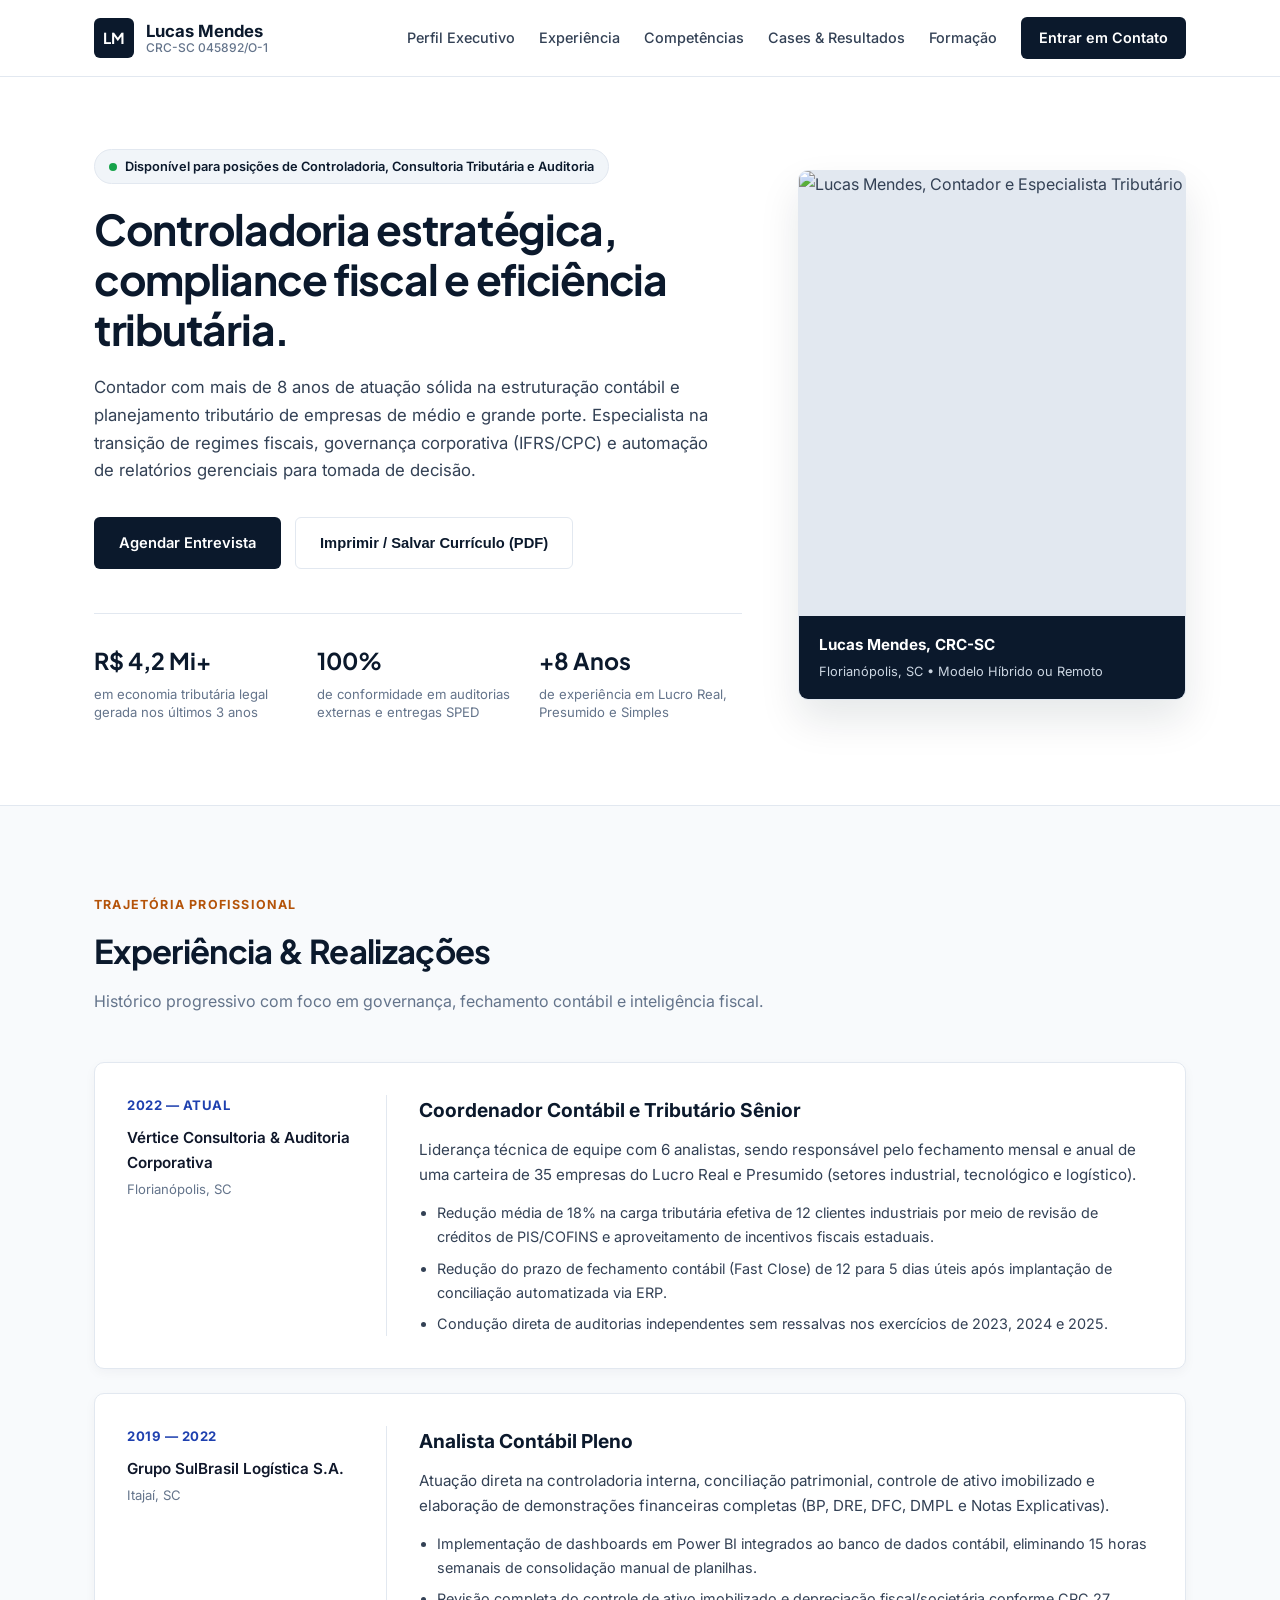
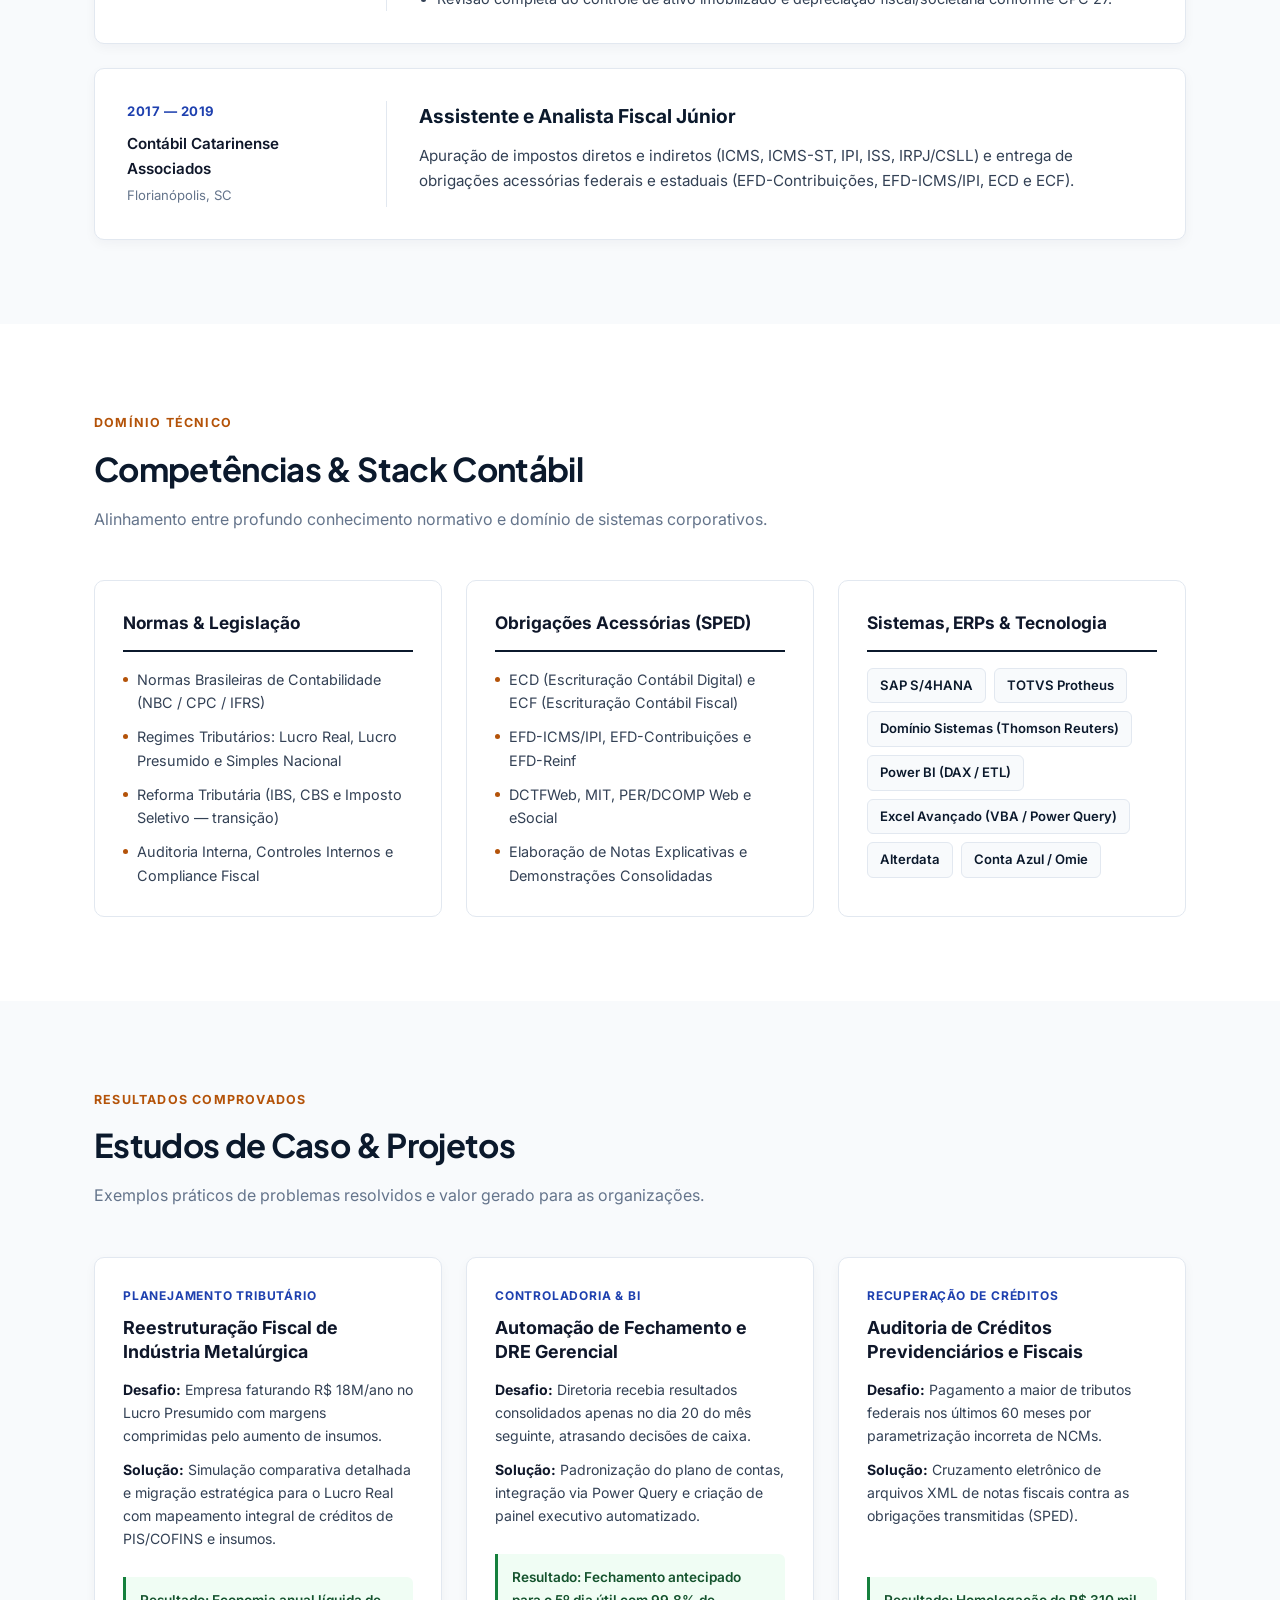
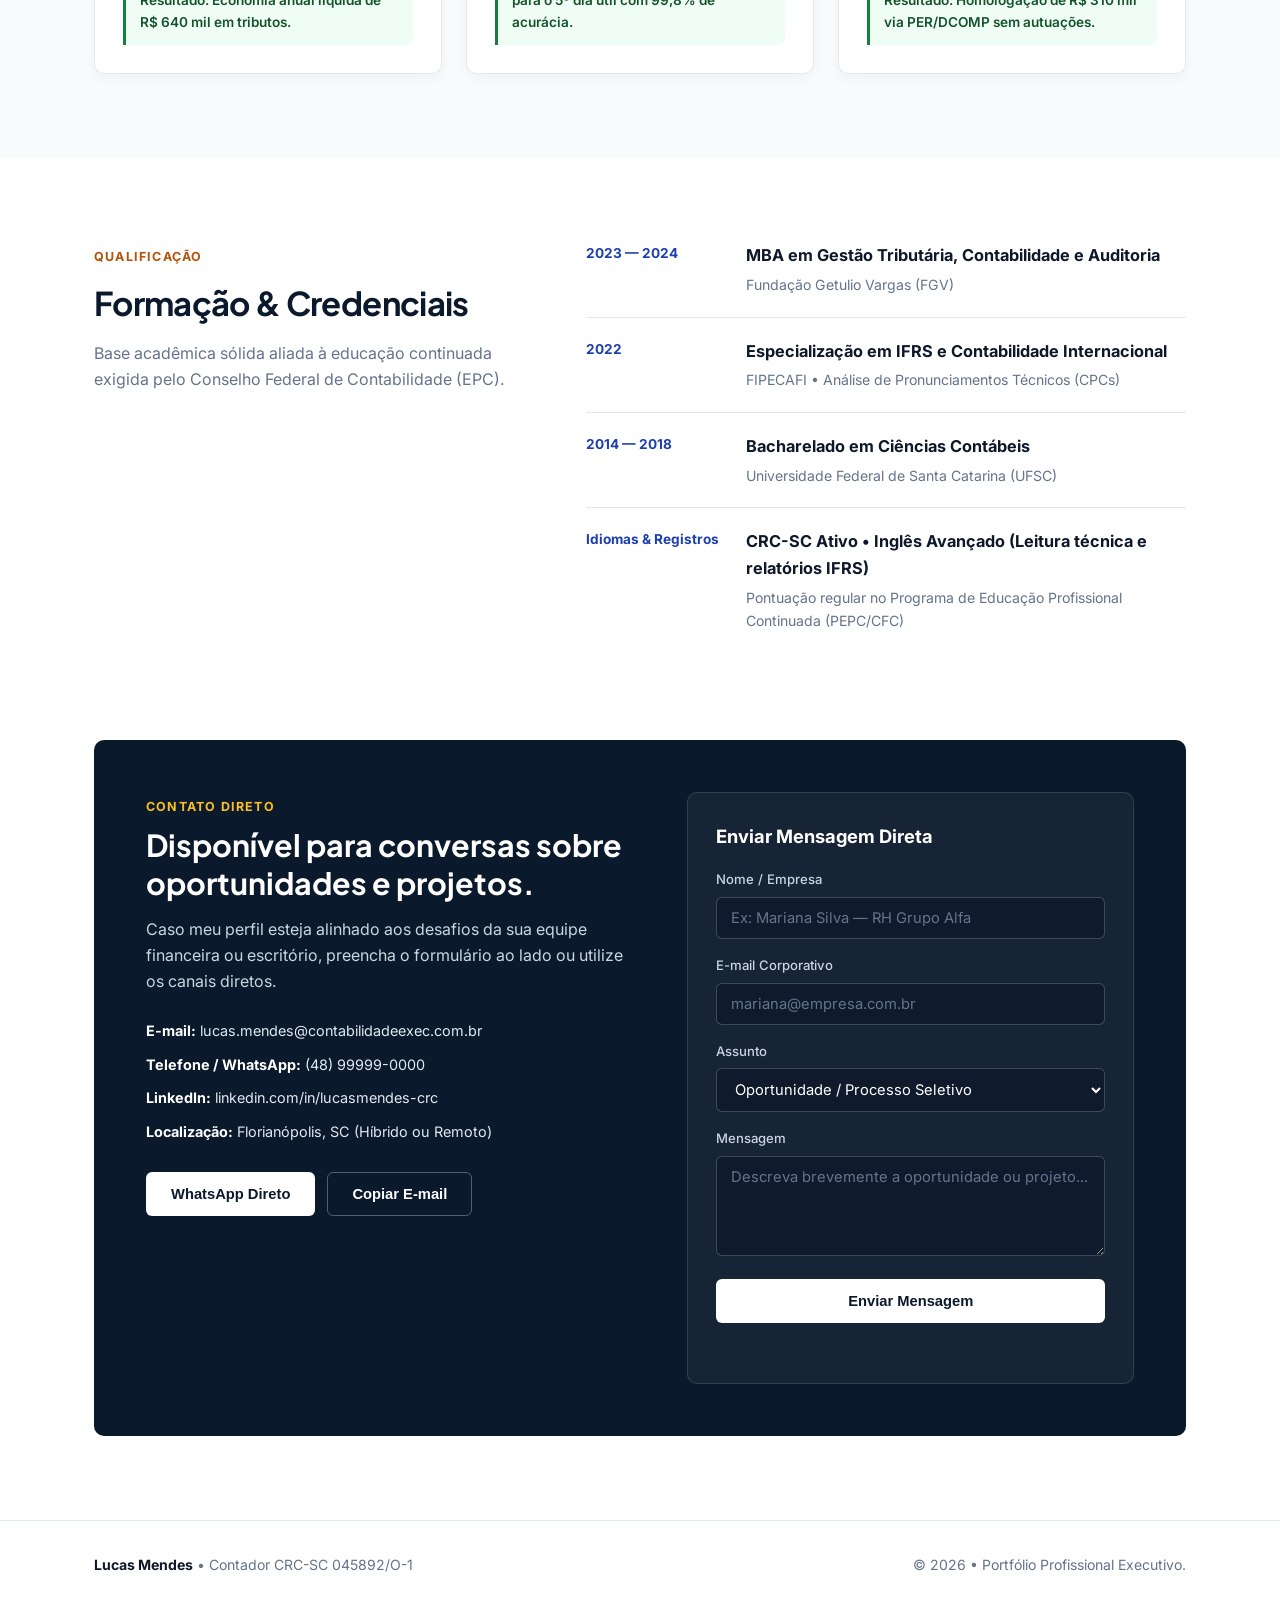
==== index.html @ 4ae05c98 "Primeiro commit: portfólio profissional" ====
<!DOCTYPE html>
<html lang="pt-BR">
<head>
  <meta charset="UTF-8">
  <meta name="viewport" content="width=device-width, initial-scale=1.0">
  <meta name="description" content="Portfólio Executivo de Lucas Mendes — Contador, Especialista em Planejamento Tributário, Auditoria e Controladoria.">
  
  <!-- FAVICON SVG PRÓPRIO (EVITA CACHE DE OUTROS PROJETOS) -->
  <link rel="icon" href="data:image/svg+xml,<svg xmlns='http://www.w3.org/2000/svg' viewBox='0 0 100 100'><rect width='100' height='100' rx='18' fill='%230b192c'/><text x='50' y='66' font-family='sans-serif' font-weight='bold' font-size='44' fill='white' text-anchor='middle'>LM</text></svg>">

  <!-- META TAGS OPEN GRAPH (OTIMIZAÇÃO PARA REDES SOCIAIS / LINKEDIN / WHATSAPP) -->
  <meta property="og:type" content="profile">
  <meta property="og:title" content="Lucas Mendes | Contador & Especialista Tributário (CRC-SC)">
  <meta property="og:description" content="Controladoria estratégica, compliance fiscal e eficiência tributária. Mais de 8 anos de experiência em Lucro Real, Presumido e Auditoria.">
  <meta property="og:image" content="https://images.unsplash.com/photo-1560250097-0b93528c311a?auto=format&fit=crop&w=1200&q=80">
  <meta property="og:locale" content="pt_BR">
  <meta name="twitter:card" content="summary_large_image">
  <meta name="twitter:title" content="Lucas Mendes | Contador & Especialista Tributário">
  <meta name="twitter:description" content="Controladoria estratégica, compliance fiscal e eficiência tributária.">
  <meta name="twitter:image" content="https://images.unsplash.com/photo-1560250097-0b93528c311a?auto=format&fit=crop&w=1200&q=80">

  <title>Lucas Mendes | Contador & Especialista Tributário</title>
  <link rel="preconnect" href="https://fonts.googleapis.com">
  <link rel="preconnect" href="https://fonts.gstatic.com" crossorigin>
  <link href="https://fonts.googleapis.com/css2?family=Inter:wght@300;400;500;600;700&family=Plus+Jakarta+Sans:wght@600;700;800&display=swap" rel="stylesheet">
  <link rel="stylesheet" href="style.css">
  <script src="script.js" defer></script>
</head>
<body>

  <header class="header">
    <div class="container header-inner">
      <a href="#" class="brand">
        <span class="brand-monogram">LM</span>
        <div class="brand-text">
          <strong>Lucas Mendes</strong>
          <span>CRC-SC 045892/O-1</span>
        </div>
      </a>

      <nav class="nav" id="navMenu" aria-label="Navegação principal">
        <a href="#resumo">Perfil Executivo</a>
        <a href="#experiencia">Experiência</a>
        <a href="#competencias">Competências</a>
        <a href="#cases">Cases & Resultados</a>
        <a href="#formacao">Formação</a>
        <a href="#contato" class="nav-cta">Entrar em Contato</a>
      </nav>

      <button type="button" class="menu-toggle" id="menuToggle" aria-label="Abrir menu" aria-expanded="false">
        <span></span><span></span><span></span>
      </button>
    </div>
  </header>

  <main>
    <section class="hero" id="resumo">
      <div class="container hero-grid">
        <div class="hero-content">
          <div class="status-pill">
            <span class="status-dot"></span> Disponível para posições de Controladoria, Consultoria Tributária e Auditoria
          </div>

          <h1>Controladoria estratégica, compliance fiscal e eficiência tributária.</h1>

          <p class="hero-lead">
            Contador com mais de 8 anos de atuação sólida na estruturação contábil e planejamento tributário de empresas de médio e grande porte. Especialista na transição de regimes fiscais, governança corporativa (IFRS/CPC) e automação de relatórios gerenciais para tomada de decisão.
          </p>

          <div class="hero-actions">
            <a href="#contato" class="btn btn-primary">Agendar Entrevista</a>
            <button type="button" id="printCvBtn" class="btn btn-secondary">Imprimir / Salvar Currículo (PDF)</button>
          </div>

          <div class="kpi-grid">
            <div class="kpi-card">
              <strong>R$ 4,2 Mi+</strong>
              <span>em economia tributária legal gerada nos últimos 3 anos</span>
            </div>
            <div class="kpi-card">
              <strong>100%</strong>
              <span>de conformidade em auditorias externas e entregas SPED</span>
            </div>
            <div class="kpi-card">
              <strong>+8 Anos</strong>
              <span>de experiência em Lucro Real, Presumido e Simples</span>
            </div>
          </div>
        </div>

        <div class="hero-profile">
          <div class="profile-frame">
            <img src="https://images.unsplash.com/photo-1560250097-0b93528c311a?auto=format&fit=crop&w=800&q=80" alt="Lucas Mendes, Contador e Especialista Tributário">
            <div class="profile-badge">
              <strong>Lucas Mendes, CRC-SC</strong>
              <span>Florianópolis, SC • Modelo Híbrido ou Remoto</span>
            </div>
          </div>
        </div>
      </div>
    </section>

    <section class="section bg-subtle" id="experiencia">
      <div class="container">
        <div class="section-head">
          <span class="eyebrow">Trajetória Profissional</span>
          <h2>Experiência & Realizações</h2>
          <p>Histórico progressivo com foco em governança, fechamento contábil e inteligência fiscal.</p>
        </div>

        <div class="experience-list">
          <article class="exp-card">
            <div class="exp-meta">
              <span class="exp-period">2022 — Atual</span>
              <span class="exp-company">Vértice Consultoria & Auditoria Corporativa</span>
              <span class="exp-location">Florianópolis, SC</span>
            </div>
            <div class="exp-details">
              <h3>Coordenador Contábil e Tributário Sênior</h3>
              <p>Liderança técnica de equipe com 6 analistas, sendo responsável pelo fechamento mensal e anual de uma carteira de 35 empresas do Lucro Real e Presumido (setores industrial, tecnológico e logístico).</p>
              <ul class="achievement-list">
                <li>Redução média de 18% na carga tributária efetiva de 12 clientes industriais por meio de revisão de créditos de PIS/COFINS e aproveitamento de incentivos fiscais estaduais.</li>
                <li>Redução do prazo de fechamento contábil (Fast Close) de 12 para 5 dias úteis após implantação de conciliação automatizada via ERP.</li>
                <li>Condução direta de auditorias independentes sem ressalvas nos exercícios de 2023, 2024 e 2025.</li>
              </ul>
            </div>
          </article>

          <article class="exp-card">
            <div class="exp-meta">
              <span class="exp-period">2019 — 2022</span>
              <span class="exp-company">Grupo SulBrasil Logística S.A.</span>
              <span class="exp-location">Itajaí, SC</span>
            </div>
            <div class="exp-details">
              <h3>Analista Contábil Pleno</h3>
              <p>Atuação direta na controladoria interna, conciliação patrimonial, controle de ativo imobilizado e elaboração de demonstrações financeiras completas (BP, DRE, DFC, DMPL e Notas Explicativas).</p>
              <ul class="achievement-list">
                <li>Implementação de dashboards em Power BI integrados ao banco de dados contábil, eliminando 15 horas semanais de consolidação manual de planilhas.</li>
                <li>Revisão completa do controle de ativo imobilizado e depreciação fiscal/societária conforme CPC 27.</li>
              </ul>
            </div>
          </article>

          <article class="exp-card">
            <div class="exp-meta">
              <span class="exp-period">2017 — 2019</span>
              <span class="exp-company">Contábil Catarinense Associados</span>
              <span class="exp-location">Florianópolis, SC</span>
            </div>
            <div class="exp-details">
              <h3>Assistente e Analista Fiscal Júnior</h3>
              <p>Apuração de impostos diretos e indiretos (ICMS, ICMS-ST, IPI, ISS, IRPJ/CSLL) e entrega de obrigações acessórias federais e estaduais (EFD-Contribuições, EFD-ICMS/IPI, ECD e ECF).</p>
            </div>
          </article>
        </div>
      </div>
    </section>

    <section class="section" id="competencias">
      <div class="container">
        <div class="section-head">
          <span class="eyebrow">Domínio Técnico</span>
          <h2>Competências & Stack Contábil</h2>
          <p>Alinhamento entre profundo conhecimento normativo e domínio de sistemas corporativos.</p>
        </div>

        <div class="skills-grid">
          <div class="skill-box">
            <h3>Normas & Legislação</h3>
            <ul>
              <li>Normas Brasileiras de Contabilidade (NBC / CPC / IFRS)</li>
              <li>Regimes Tributários: Lucro Real, Lucro Presumido e Simples Nacional</li>
              <li>Reforma Tributária (IBS, CBS e Imposto Seletivo — transição)</li>
              <li>Auditoria Interna, Controles Internos e Compliance Fiscal</li>
            </ul>
          </div>

          <div class="skill-box">
            <h3>Obrigações Acessórias (SPED)</h3>
            <ul>
              <li>ECD (Escrituração Contábil Digital) e ECF (Escrituração Contábil Fiscal)</li>
              <li>EFD-ICMS/IPI, EFD-Contribuições e EFD-Reinf</li>
              <li>DCTFWeb, MIT, PER/DCOMP Web e eSocial</li>
              <li>Elaboração de Notas Explicativas e Demonstrações Consolidadas</li>
            </ul>
          </div>

          <div class="skill-box">
            <h3>Sistemas, ERPs & Tecnologia</h3>
            <div class="tag-cloud">
              <span class="tech-tag">SAP S/4HANA</span>
              <span class="tech-tag">TOTVS Protheus</span>
              <span class="tech-tag">Domínio Sistemas (Thomson Reuters)</span>
              <span class="tech-tag">Power BI (DAX / ETL)</span>
              <span class="tech-tag">Excel Avançado (VBA / Power Query)</span>
              <span class="tech-tag">Alterdata</span>
              <span class="tech-tag">Conta Azul / Omie</span>
            </div>
          </div>
        </div>
      </div>
    </section>

    <section class="section bg-subtle" id="cases">
      <div class="container">
        <div class="section-head">
          <span class="eyebrow">Resultados Comprovados</span>
          <h2>Estudos de Caso & Projetos</h2>
          <p>Exemplos práticos de problemas resolvidos e valor gerado para as organizações.</p>
        </div>

        <div class="cases-grid">
          <article class="case-card">
            <div>
              <span class="case-category">Planejamento Tributário</span>
              <h3>Reestruturação Fiscal de Indústria Metalúrgica</h3>
              <p><strong>Desafio:</strong> Empresa faturando R$ 18M/ano no Lucro Presumido com margens comprimidas pelo aumento de insumos.</p>
              <p><strong>Solução:</strong> Simulação comparativa detalhada e migração estratégica para o Lucro Real com mapeamento integral de créditos de PIS/COFINS e insumos.</p>
            </div>
            <div class="case-result">Resultado: Economia anual líquida de R$ 640 mil em tributos.</div>
          </article>

          <article class="case-card">
            <div>
              <span class="case-category">Controladoria & BI</span>
              <h3>Automação de Fechamento e DRE Gerencial</h3>
              <p><strong>Desafio:</strong> Diretoria recebia resultados consolidados apenas no dia 20 do mês seguinte, atrasando decisões de caixa.</p>
              <p><strong>Solução:</strong> Padronização do plano de contas, integração via Power Query e criação de painel executivo automatizado.</p>
            </div>
            <div class="case-result">Resultado: Fechamento antecipado para o 5º dia útil com 99,8% de acurácia.</div>
          </article>

          <article class="case-card">
            <div>
              <span class="case-category">Recuperação de Créditos</span>
              <h3>Auditoria de Créditos Previdenciários e Fiscais</h3>
              <p><strong>Desafio:</strong> Pagamento a maior de tributos federais nos últimos 60 meses por parametrização incorreta de NCMs.</p>
              <p><strong>Solução:</strong> Cruzamento eletrônico de arquivos XML de notas fiscais contra as obrigações transmitidas (SPED).</p>
            </div>
            <div class="case-result">Resultado: Homologação de R$ 310 mil via PER/DCOMP sem autuações.</div>
          </article>
        </div>
      </div>
    </section>

    <section class="section" id="formacao">
      <div class="container edu-grid">
        <div>
          <span class="eyebrow">Qualificação</span>
          <h2>Formação & Credenciais</h2>
          <p class="edu-intro">Base acadêmica sólida aliada à educação continuada exigida pelo Conselho Federal de Contabilidade (EPC).</p>
        </div>

        <div class="edu-list">
          <div class="edu-item">
            <span class="edu-year">2023 — 2024</span>
            <div>
              <h3>MBA em Gestão Tributária, Contabilidade e Auditoria</h3>
              <p>Fundação Getulio Vargas (FGV)</p>
            </div>
          </div>

          <div class="edu-item">
            <span class="edu-year">2022</span>
            <div>
              <h3>Especialização em IFRS e Contabilidade Internacional</h3>
              <p>FIPECAFI • Análise de Pronunciamentos Técnicos (CPCs)</p>
            </div>
          </div>

          <div class="edu-item">
            <span class="edu-year">2014 — 2018</span>
            <div>
              <h3>Bacharelado em Ciências Contábeis</h3>
              <p>Universidade Federal de Santa Catarina (UFSC)</p>
            </div>
          </div>

          <div class="edu-item">
            <span class="edu-year">Idiomas & Registros</span>
            <div>
              <h3>CRC-SC Ativo • Inglês Avançado (Leitura técnica e relatórios IFRS)</h3>
              <p>Pontuação regular no Programa de Educação Profissional Continuada (PEPC/CFC)</p>
            </div>
          </div>
        </div>
      </div>
    </section>

    <section class="section contact-wrapper" id="contato">
      <div class="container">
        <div class="contact-panel">
          <div class="contact-info">
            <span class="eyebrow light">Contato Direto</span>
            <h2>Disponível para conversas sobre oportunidades e projetos.</h2>
            <p>Caso meu perfil esteja alinhado aos desafios da sua equipe financeira ou escritório, preencha o formulário ao lado ou utilize os canais diretos.</p>

            <ul class="contact-channels">
              <li><strong>E-mail:</strong> lucas.mendes@contabilidadeexec.com.br</li>
              <li><strong>Telefone / WhatsApp:</strong> (48) 99999-0000</li>
              <li><strong>LinkedIn:</strong> linkedin.com/in/lucasmendes-crc</li>
              <li><strong>Localização:</strong> Florianópolis, SC (Híbrido ou Remoto)</li>
            </ul>

            <div class="quick-actions">
              <button type="button" id="whatsappBtn" class="btn btn-accent">WhatsApp Direto</button>
              <button type="button" id="copyEmailBtn" class="btn btn-outline-light">Copiar E-mail</button>
            </div>
            <span class="copy-feedback" id="copyFeedback" role="status" aria-live="polite"></span>
          </div>

          <div class="contact-form-card">
            <h3>Enviar Mensagem Direta</h3>
            <form id="recruiterForm">
              <div class="form-group">
                <label for="senderName">Nome / Empresa</label>
                <input type="text" id="senderName" name="name" class="form-control" placeholder="Ex: Mariana Silva — RH Grupo Alfa" required>
              </div>
              <div class="form-group">
                <label for="senderEmail">E-mail Corporativo</label>
                <input type="email" id="senderEmail" name="email" class="form-control" placeholder="mariana@empresa.com.br" required>
              </div>
              <div class="form-group">
                <label for="senderSubject">Assunto</label>
                <select id="senderSubject" name="subject" class="form-control">
                  <option value="Oportunidade / Processo Seletivo">Oportunidade / Processo Seletivo</option>
                  <option value="Consultoria Tributária / Projeto">Consultoria Tributária / Projeto</option>
                  <option value="Networking / Outros">Networking / Outros</option>
                </select>
              </div>
              <div class="form-group">
                <label for="senderMessage">Mensagem</label>
                <textarea id="senderMessage" name="message" class="form-control" placeholder="Descreva brevemente a oportunidade ou projeto..." required></textarea>
              </div>
              <button type="submit" class="btn btn-accent full-width" id="submitFormBtn">Enviar Mensagem</button>
              <div class="form-status" id="formStatus" role="status" aria-live="polite"></div>
            </form>
          </div>
        </div>
      </div>
    </section>
  </main>

  <footer class="footer">
    <div class="container footer-inner">
      <div>
        <strong>Lucas Mendes</strong> • Contador CRC-SC 045892/O-1
      </div>
      <p>© <span id="year">2026</span> • Portfólio Profissional Executivo.</p>
    </div>
  </footer>

</body>
</html>
---- style.css ----
:root {
  --bg-page: #ffffff;
  --bg-subtle: #f8fafc;
  --navy-dark: #0b192c;
  --navy-primary: #132a4a;
  --navy-accent: #1e40af;
  --gold-accent: #b45309;
  --text-strong: #0f172a;
  --text-body: #334155;
  --text-muted: #64748b;
  --border-light: #e2e8f0;
  --radius-sm: 6px;
  --radius-md: 10px;
  --shadow-sm: 0 4px 12px rgba(15, 23, 42, 0.04);
  --shadow-lg: 0 20px 40px rgba(11, 25, 44, 0.10);
}

* {
  margin: 0;
  padding: 0;
  box-sizing: border-box;
}

html {
  scroll-behavior: smooth;
}

body {
  font-family: 'Inter', -apple-system, BlinkMacSystemFont, sans-serif;
  color: var(--text-body);
  background-color: var(--bg-page);
  line-height: 1.65;
  -webkit-font-smoothing: antialiased;
}

h1, h2, h3, strong {
  color: var(--text-strong);
}

h1, h2 {
  font-family: 'Plus Jakarta Sans', 'Inter', sans-serif;
}

.container {
  max-width: 1140px;
  margin: 0 auto;
  padding: 0 24px;
}

/* HEADER */
.header {
  position: sticky;
  top: 0;
  z-index: 100;
  background: rgba(255, 255, 255, 0.96);
  backdrop-filter: blur(10px);
  border-bottom: 1px solid var(--border-light);
}

.header-inner {
  display: flex;
  align-items: center;
  justify-content: space-between;
  height: 76px;
}

.brand {
  display: flex;
  align-items: center;
  gap: 12px;
  text-decoration: none;
}

.brand-monogram {
  width: 40px;
  height: 40px;
  background: var(--navy-dark);
  color: #fff;
  font-family: 'Plus Jakarta Sans', sans-serif;
  font-weight: 700;
  font-size: 0.95rem;
  display: flex;
  align-items: center;
  justify-content: center;
  border-radius: var(--radius-sm);
}

.brand-text {
  display: flex;
  flex-direction: column;
  line-height: 1.2;
}

.brand-text strong {
  font-size: 1.05rem;
  color: var(--navy-dark);
}

.brand-text span {
  font-size: 0.75rem;
  color: var(--text-muted);
  font-weight: 500;
}

.nav {
  display: flex;
  align-items: center;
  gap: 24px;
}

.nav a {
  text-decoration: none;
  color: var(--text-body);
  font-size: 0.9rem;
  font-weight: 500;
  transition: color 0.2s;
}

.nav a:hover {
  color: var(--navy-accent);
}

.nav-cta {
  background: var(--navy-dark);
  color: #fff !important;
  padding: 9px 18px;
  border-radius: var(--radius-sm);
  font-weight: 600 !important;
}

.nav-cta:hover {
  background: var(--navy-primary);
}

.menu-toggle {
  display: none;
  flex-direction: column;
  gap: 5px;
  background: none;
  border: none;
  cursor: pointer;
  padding: 4px;
}

.menu-toggle span {
  width: 24px;
  height: 2px;
  background: var(--navy-dark);
  display: block;
}

/* HERO */
.hero {
  padding: 72px 0 84px;
  border-bottom: 1px solid var(--border-light);
}

.hero-grid {
  display: grid;
  grid-template-columns: 1.25fr 0.75fr;
  gap: 56px;
  align-items: center;
}

.status-pill {
  display: inline-flex;
  align-items: center;
  gap: 8px;
  background: #f1f5f9;
  border: 1px solid var(--border-light);
  color: var(--navy-dark);
  font-size: 0.8rem;
  font-weight: 600;
  padding: 6px 14px;
  border-radius: 30px;
  margin-bottom: 20px;
}

.status-dot {
  width: 8px;
  height: 8px;
  border-radius: 50%;
  background: #16a34a;
}

.hero-content h1 {
  font-size: 2.65rem;
  line-height: 1.18;
  letter-spacing: -0.03em;
  margin-bottom: 20px;
  color: var(--navy-dark);
}

.hero-lead {
  font-size: 1.05rem;
  color: var(--text-body);
  margin-bottom: 32px;
  max-width: 620px;
}

.hero-actions {
  display: flex;
  flex-wrap: wrap;
  gap: 14px;
  margin-bottom: 44px;
}

.btn {
  display: inline-flex;
  align-items: center;
  justify-content: center;
  padding: 13px 24px;
  border-radius: var(--radius-sm);
  font-size: 0.92rem;
  font-weight: 600;
  text-decoration: none;
  cursor: pointer;
  border: 1px solid transparent;
  transition: all 0.2s;
}

.btn-primary {
  background: var(--navy-dark);
  color: #fff;
}

.btn-primary:hover {
  background: var(--navy-primary);
}

.btn-secondary {
  background: #fff;
  color: var(--navy-dark);
  border-color: var(--border-light);
}

.btn-secondary:hover {
  border-color: var(--navy-dark);
  background: var(--bg-subtle);
}

/* KPIs */
.kpi-grid {
  display: grid;
  grid-template-columns: repeat(3, 1fr);
  gap: 20px;
  padding-top: 28px;
  border-top: 1px solid var(--border-light);
}

.kpi-card strong {
  display: block;
  font-family: 'Plus Jakarta Sans', sans-serif;
  font-size: 1.45rem;
  color: var(--navy-dark);
  margin-bottom: 4px;
}

.kpi-card span {
  display: block;
  font-size: 0.82rem;
  color: var(--text-muted);
  line-height: 1.4;
}

/* FOTO PERFIL */
.profile-frame {
  position: relative;
  border-radius: var(--radius-md);
  overflow: hidden;
  box-shadow: var(--shadow-lg);
  border: 1px solid var(--border-light);
  background: #e2e8f0;
}

.profile-frame img {
  width: 100%;
  display: block;
  object-fit: cover;
  object-position: top center;
  aspect-ratio: 4 / 4.6;
}

.profile-badge {
  background: var(--navy-dark);
  color: #fff;
  padding: 16px 20px;
}

.profile-badge strong {
  display: block;
  color: #fff;
  font-size: 0.95rem;
}

.profile-badge span {
  font-size: 0.8rem;
  color: #cbd5e1;
}

/* SEÇÕES */
.section {
  padding: 84px 0;
}

.bg-subtle {
  background-color: var(--bg-subtle);
}

.section-head {
  max-width: 680px;
  margin-bottom: 48px;
}

.eyebrow {
  display: inline-block;
  font-size: 0.78rem;
  font-weight: 700;
  text-transform: uppercase;
  letter-spacing: 1.2px;
  color: var(--gold-accent);
  margin-bottom: 8px;
}

.eyebrow.light {
  color: #fbbf24;
}

.section-head h2,
.edu-grid h2 {
  font-size: 2.05rem;
  letter-spacing: -0.02em;
  color: var(--navy-dark);
  margin-bottom: 10px;
}

.section-head p {
  color: var(--text-muted);
  font-size: 1rem;
}

/* EXPERIÊNCIA */
.experience-list {
  display: flex;
  flex-direction: column;
  gap: 24px;
}

.exp-card {
  background: #fff;
  border: 1px solid var(--border-light);
  border-radius: var(--radius-md);
  padding: 32px;
  display: grid;
  grid-template-columns: 260px 1fr;
  gap: 32px;
  box-shadow: var(--shadow-sm);
}

.exp-meta {
  display: flex;
  flex-direction: column;
  gap: 4px;
  border-right: 1px solid var(--border-light);
  padding-right: 20px;
}

.exp-period {
  font-size: 0.82rem;
  font-weight: 700;
  color: var(--navy-accent);
  text-transform: uppercase;
  letter-spacing: 0.5px;
}

.exp-company {
  font-weight: 600;
  color: var(--text-strong);
  font-size: 0.95rem;
  margin-top: 4px;
}

.exp-location {
  font-size: 0.82rem;
  color: var(--text-muted);
}

.exp-details h3 {
  font-size: 1.2rem;
  color: var(--navy-dark);
  margin-bottom: 10px;
}

.exp-details p {
  font-size: 0.95rem;
  margin-bottom: 14px;
}

.achievement-list {
  padding-left: 18px;
  display: flex;
  flex-direction: column;
  gap: 8px;
}

.achievement-list li {
  font-size: 0.9rem;
  color: var(--text-body);
}

/* COMPETÊNCIAS */
.skills-grid {
  display: grid;
  grid-template-columns: repeat(3, 1fr);
  gap: 24px;
}

.skill-box {
  background: #fff;
  border: 1px solid var(--border-light);
  border-radius: var(--radius-md);
  padding: 28px;
}

.skill-box h3 {
  font-size: 1.08rem;
  padding-bottom: 12px;
  margin-bottom: 16px;
  border-bottom: 2px solid var(--navy-dark);
}

.skill-box ul {
  list-style: none;
  display: flex;
  flex-direction: column;
  gap: 10px;
}

.skill-box li {
  font-size: 0.9rem;
  padding-left: 14px;
  position: relative;
}

.skill-box li::before {
  content: '';
  position: absolute;
  left: 0;
  top: 9px;
  width: 5px;
  height: 5px;
  background: var(--gold-accent);
  border-radius: 50%;
}

.tag-cloud {
  display: flex;
  flex-wrap: wrap;
  gap: 8px;
}

.tech-tag {
  background: var(--bg-subtle);
  border: 1px solid var(--border-light);
  color: var(--navy-dark);
  font-size: 0.82rem;
  font-weight: 600;
  padding: 6px 12px;
  border-radius: var(--radius-sm);
}

/* CASES */
.cases-grid {
  display: grid;
  grid-template-columns: repeat(3, 1fr);
  gap: 24px;
}

.case-card {
  background: #fff;
  border: 1px solid var(--border-light);
  border-radius: var(--radius-md);
  padding: 28px;
  display: flex;
  flex-direction: column;
  justify-content: space-between;
  box-shadow: var(--shadow-sm);
}

.case-category {
  font-size: 0.75rem;
  font-weight: 700;
  text-transform: uppercase;
  letter-spacing: 0.8px;
  color: var(--navy-accent);
  margin-bottom: 10px;
  display: block;
}

.case-card h3 {
  font-size: 1.12rem;
  margin-bottom: 14px;
  line-height: 1.35;
}

.case-card p {
  font-size: 0.88rem;
  margin-bottom: 10px;
}

.case-result {
  margin-top: 16px;
  padding: 12px 14px;
  background: #f0fdf4;
  border-left: 3px solid #15803d;
  color: #14532d;
  font-size: 0.85rem;
  font-weight: 600;
  border-radius: 0 var(--radius-sm) var(--radius-sm) 0;
}

/* FORMAÇÃO */
.edu-grid {
  display: grid;
  grid-template-columns: 0.85fr 1.15fr;
  gap: 48px;
}

.edu-intro {
  color: var(--text-muted);
}

.edu-list {
  display: flex;
  flex-direction: column;
  gap: 20px;
}

.edu-item {
  display: grid;
  grid-template-columns: 140px 1fr;
  gap: 20px;
  padding-bottom: 20px;
  border-bottom: 1px solid var(--border-light);
}

.edu-item:last-child {
  border-bottom: none;
  padding-bottom: 0;
}

.edu-year {
  font-size: 0.85rem;
  font-weight: 700;
  color: var(--navy-accent);
}

.edu-item h3 {
  font-size: 1.02rem;
  margin-bottom: 4px;
}

.edu-item p {
  font-size: 0.88rem;
  color: var(--text-muted);
}

/* CONTATO E FORMULÁRIO */
.contact-wrapper {
  padding-top: 24px;
}

.contact-panel {
  background: var(--navy-dark);
  color: #fff;
  border-radius: var(--radius-md);
  padding: 52px;
  display: grid;
  grid-template-columns: 1.05fr 0.95fr;
  gap: 48px;
  align-items: start;
}

.contact-info h2 {
  color: #fff;
  font-size: 1.9rem;
  margin-bottom: 14px;
  line-height: 1.25;
}

.contact-info p {
  color: #cbd5e1;
  margin-bottom: 24px;
}

.contact-channels {
  list-style: none;
  display: flex;
  flex-direction: column;
  gap: 10px;
  font-size: 0.9rem;
  color: #e2e8f0;
  margin-bottom: 28px;
}

.contact-channels strong {
  color: #fff;
}

.quick-actions {
  display: flex;
  flex-wrap: wrap;
  gap: 12px;
}

.btn-accent {
  background: #ffffff;
  color: var(--navy-dark);
}

.btn-accent:hover {
  background: #f1f5f9;
}

.btn-outline-light {
  background: transparent;
  color: #fff;
  border-color: rgba(255, 255, 255, 0.3);
}

.btn-outline-light:hover {
  border-color: #fff;
  background: rgba(255, 255, 255, 0.08);
}

.copy-feedback {
  display: block;
  font-size: 0.82rem;
  color: #86efac;
  margin-top: 10px;
  min-height: 20px;
}

/* FORMULÁRIO INTEGRADO */
.contact-form-card {
  background: rgba(255, 255, 255, 0.05);
  border: 1px solid rgba(255, 255, 255, 0.12);
  border-radius: var(--radius-md);
  padding: 28px;
}

.contact-form-card h3 {
  color: #fff;
  font-size: 1.15rem;
  margin-bottom: 18px;
}

.form-group {
  margin-bottom: 16px;
}

.form-group label {
  display: block;
  font-size: 0.82rem;
  font-weight: 500;
  color: #cbd5e1;
  margin-bottom: 6px;
}

.form-control {
  width: 100%;
  padding: 11px 14px;
  border-radius: var(--radius-sm);
  border: 1px solid rgba(255, 255, 255, 0.2);
  background: rgba(15, 23, 42, 0.7);
  color: #fff;
  font-family: inherit;
  font-size: 0.92rem;
  transition: border-color 0.2s;
}

.form-control::placeholder {
  color: #64748b;
}

.form-control:focus {
  outline: none;
  border-color: #60a5fa;
}

textarea.form-control {
  resize: vertical;
  min-height: 100px;
}

.full-width {
  width: 100%;
}

.form-status {
  margin-top: 12px;
  font-size: 0.85rem;
  text-align: center;
  min-height: 20px;
  color: #86efac;
}

/* FOOTER */
.footer {
  border-top: 1px solid var(--border-light);
  padding: 32px 0;
  font-size: 0.88rem;
  color: var(--text-muted);
}

.footer-inner {
  display: flex;
  justify-content: space-between;
  align-items: center;
  flex-wrap: wrap;
  gap: 12px;
}

@media (max-width: 960px) {
  .hero-grid,
  .skills-grid,
  .cases-grid,
  .edu-grid,
  .contact-panel {
    grid-template-columns: 1fr;
  }

  .exp-card {
    grid-template-columns: 1fr;
    gap: 16px;
  }

  .exp-meta {
    border-right: none;
    border-bottom: 1px solid var(--border-light);
    padding-right: 0;
    padding-bottom: 12px;
  }

  .hero-profile {
    max-width: 420px;
  }
}

@media (max-width: 768px) {
  .hero-content h1 {
    font-size: 2.05rem;
  }

  .kpi-grid,
  .edu-item {
    grid-template-columns: 1fr;
    gap: 12px;
  }

  .menu-toggle {
    display: flex;
  }

  .nav {
    display: none;
    position: absolute;
    top: 76px;
    left: 0;
    right: 0;
    background: #fff;
    flex-direction: column;
    align-items: flex-start;
    padding: 24px;
    border-bottom: 1px solid var(--border-light);
  }

  .nav.active {
    display: flex;
  }

  .contact-panel {
    padding: 32px 24px;
  }
}

@media print {
  .header,
  .hero-actions,
  .quick-actions,
  .contact-form-card {
    display: none !important;
  }

  body {
    font-size: 11pt;
  }

  .section,
  .hero {
    padding: 24px 0;
  }

  .contact-panel {
    background: #f8fafc;
    color: #0f172a;
    border: 1px solid #cbd5e1;
    grid-template-columns: 1fr;
  }

  .contact-info h2,
  .contact-info p,
  .contact-channels,
  .contact-channels strong {
    color: #0f172a;
  }
}
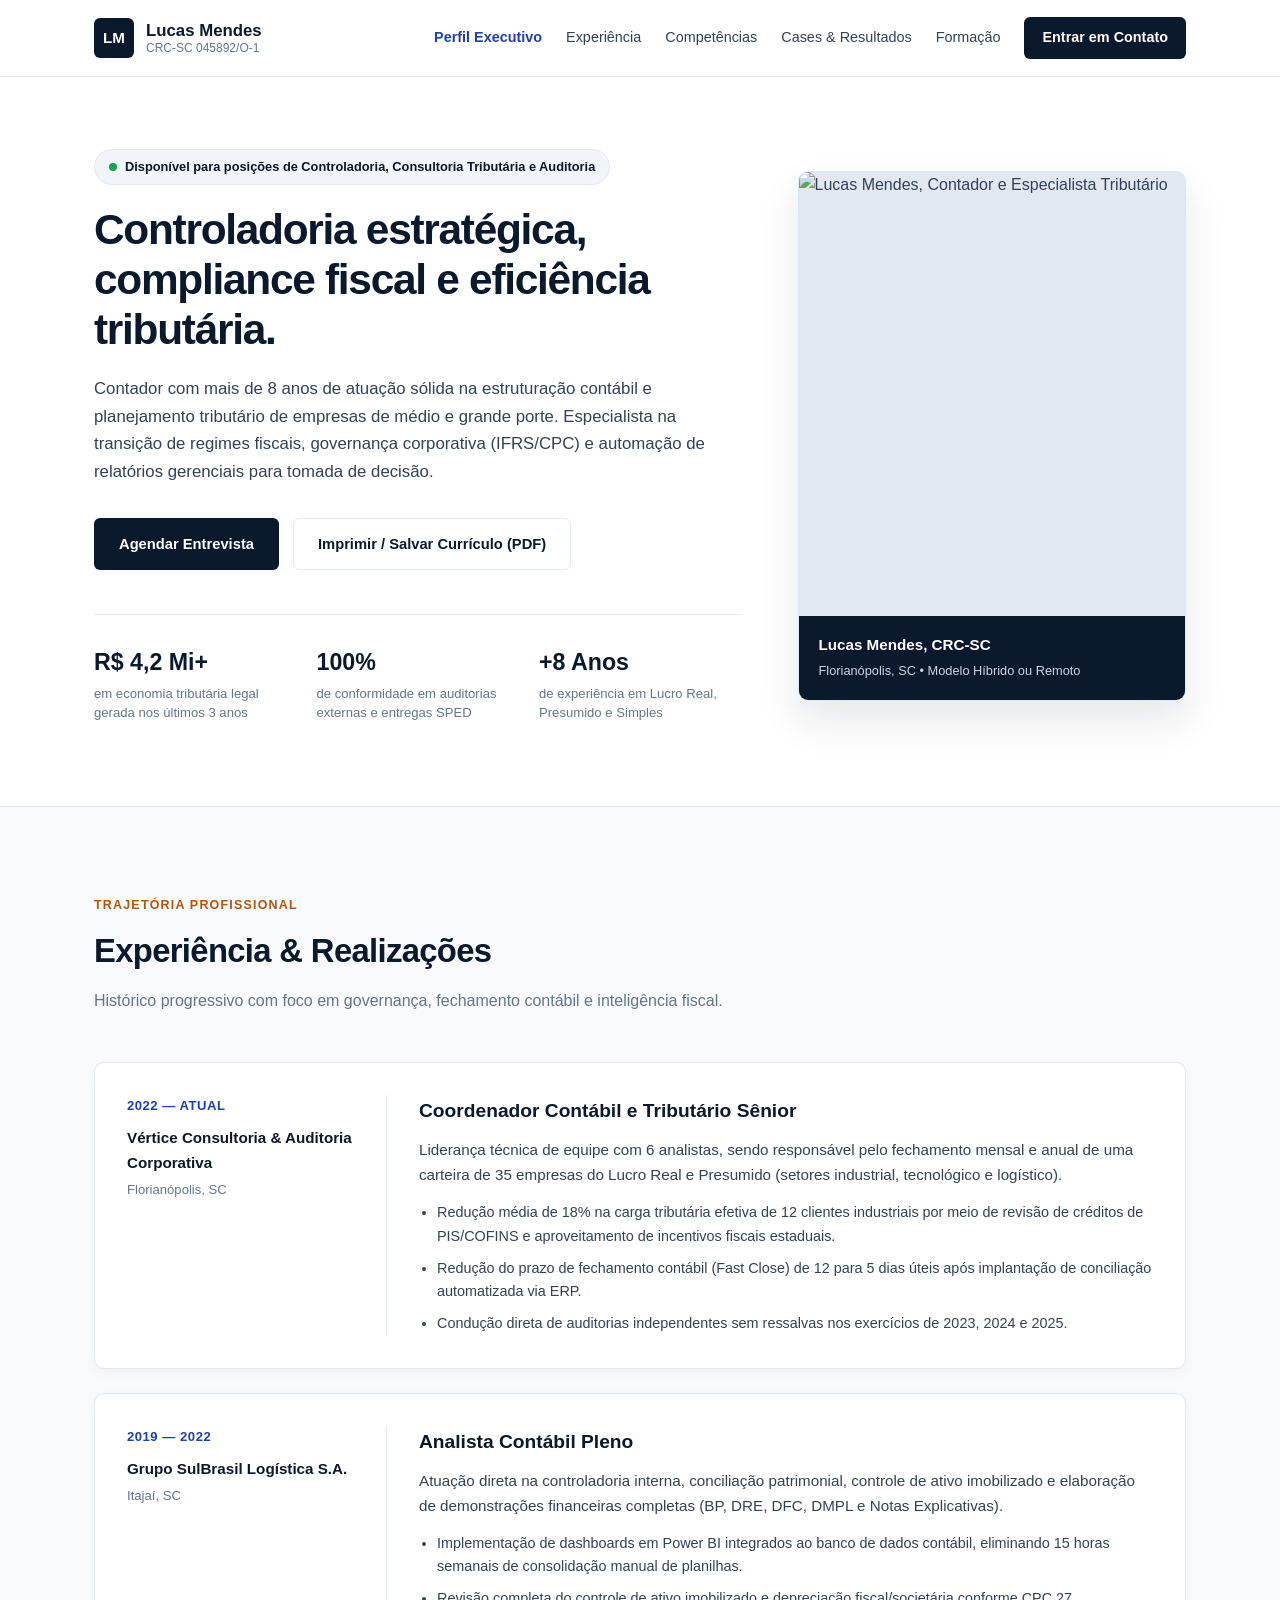
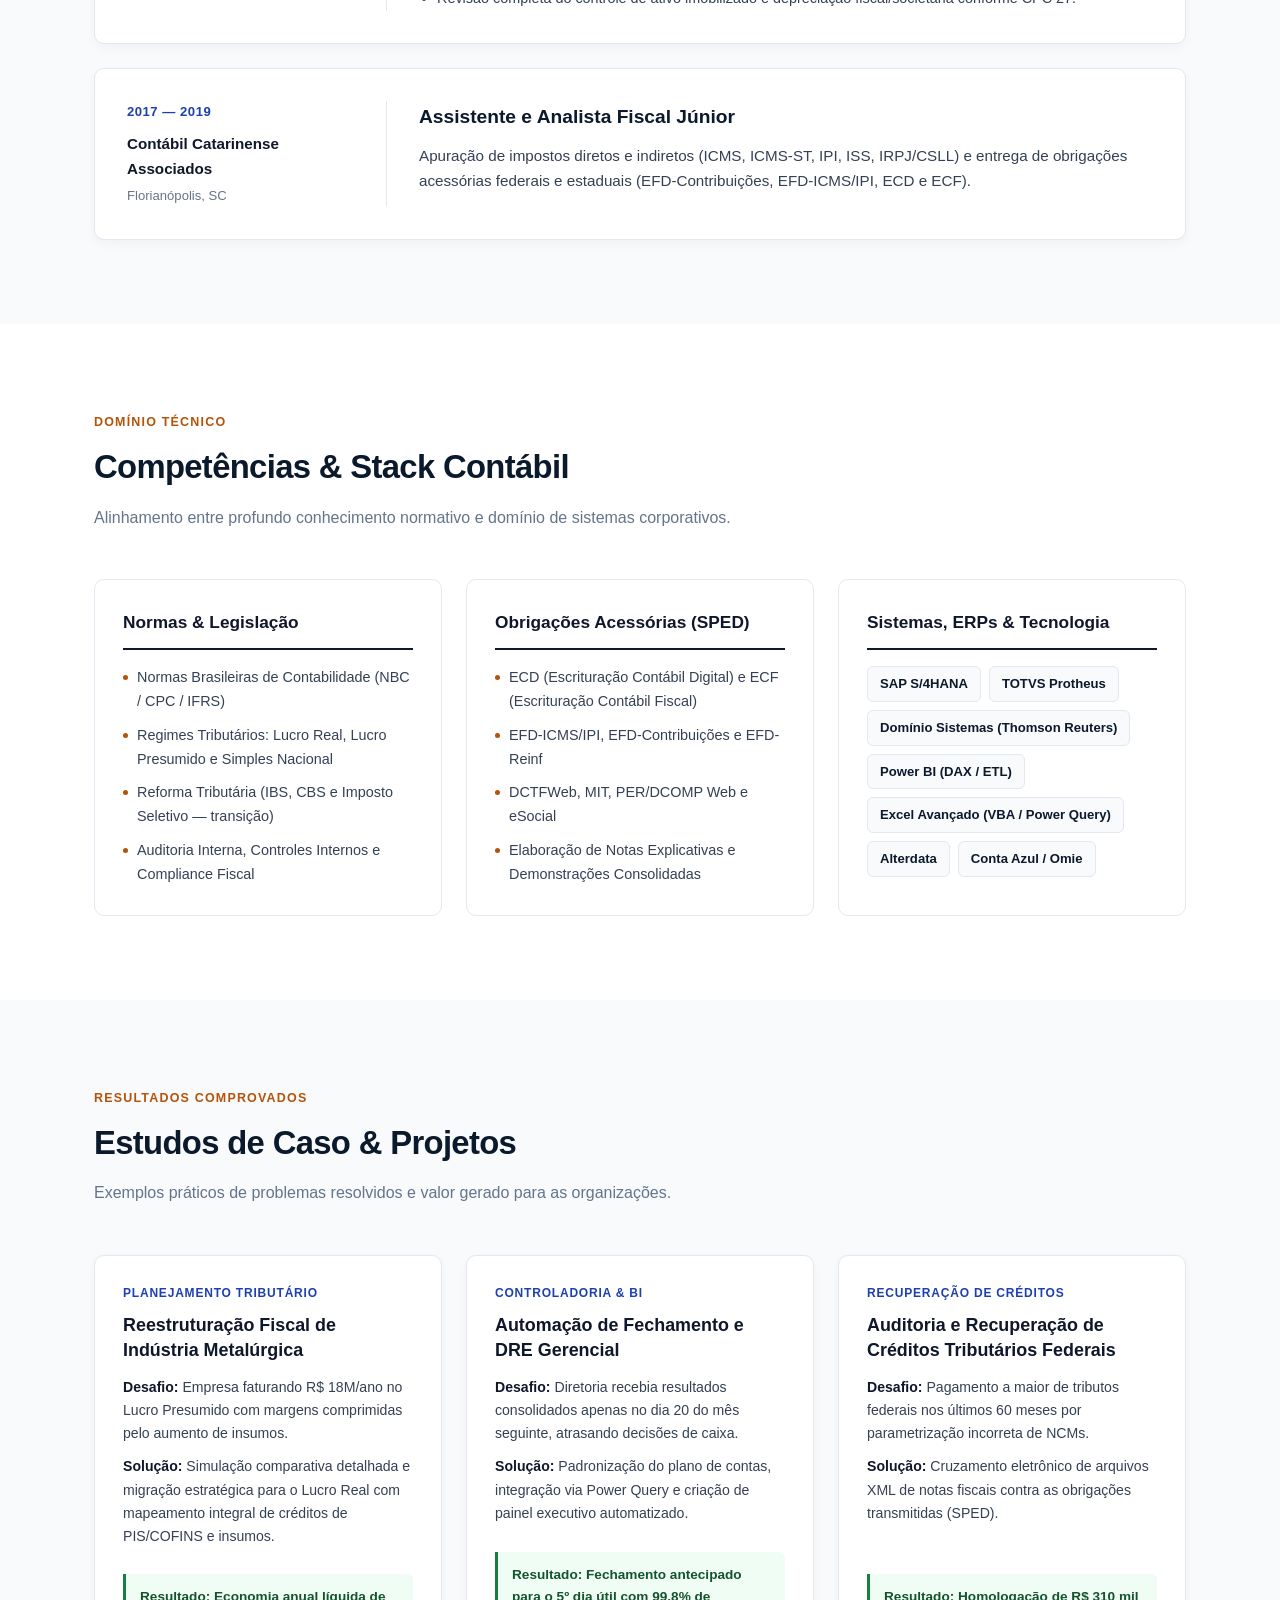
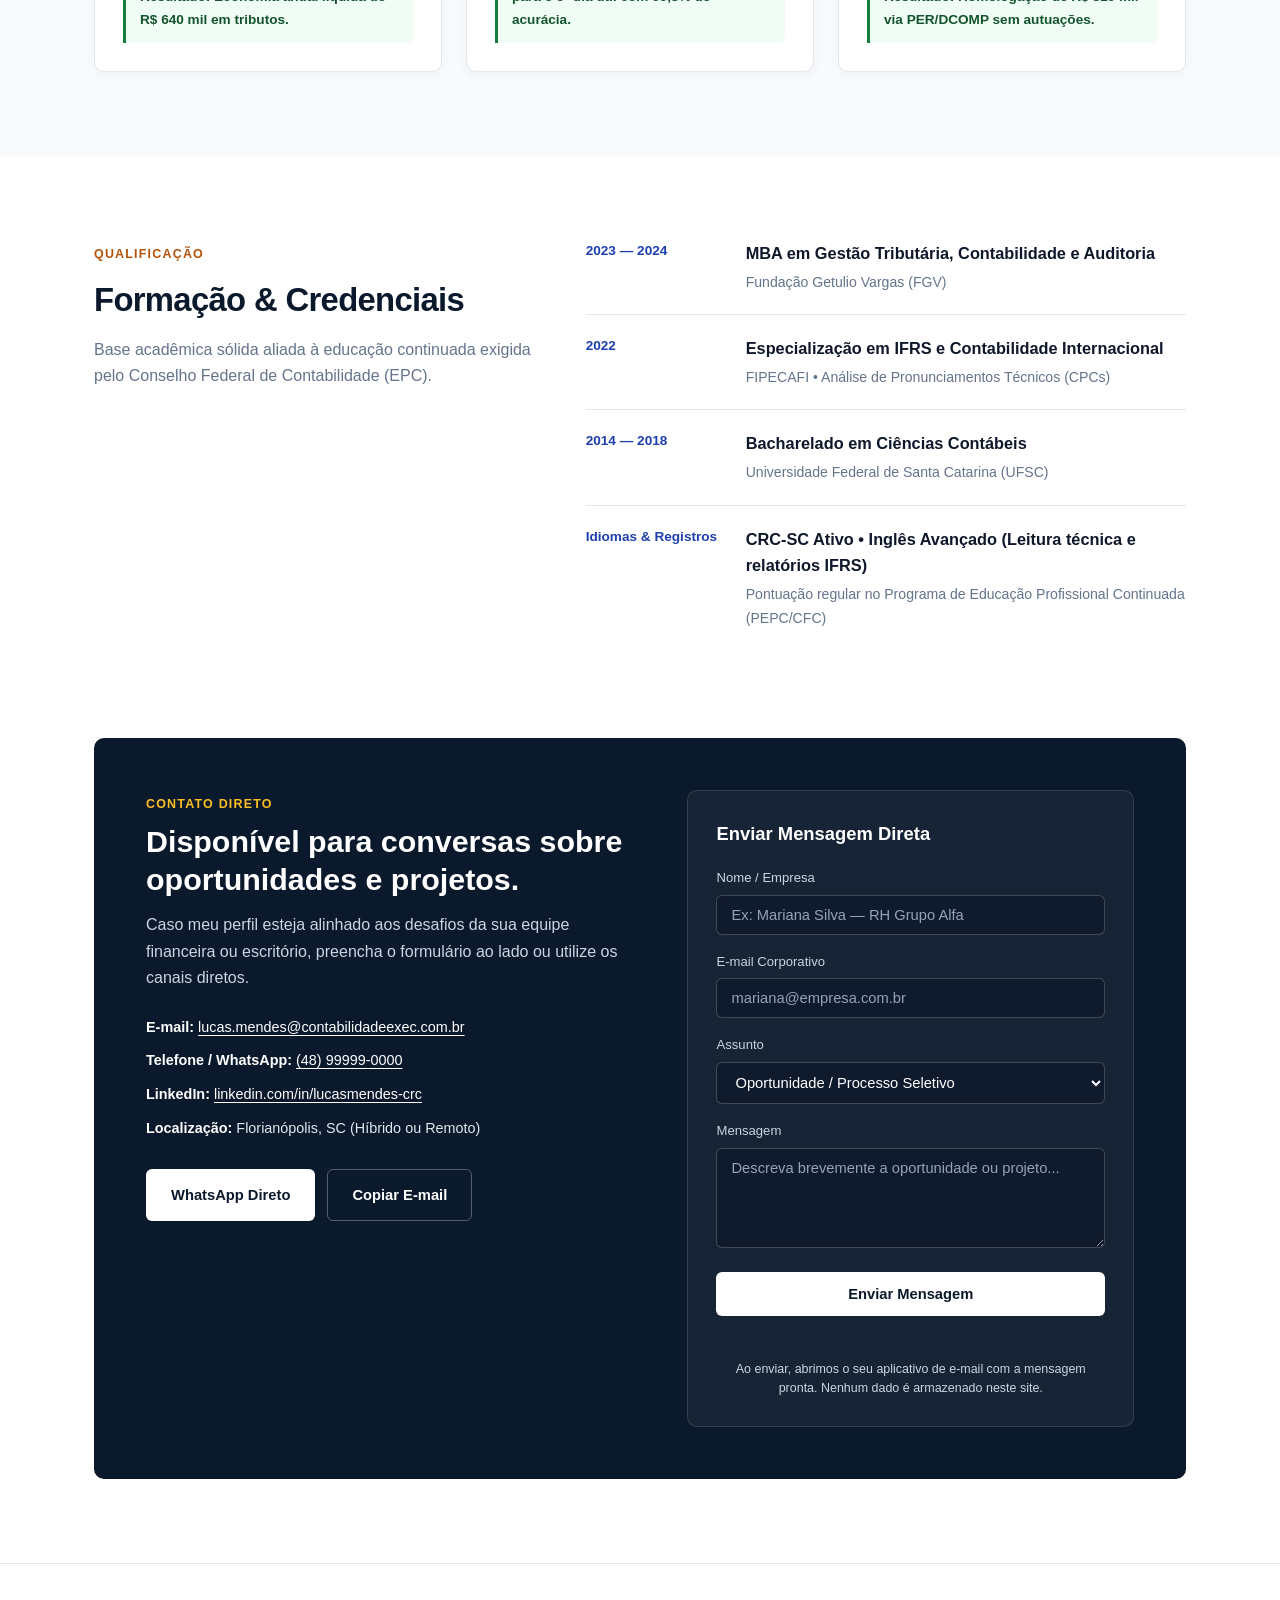
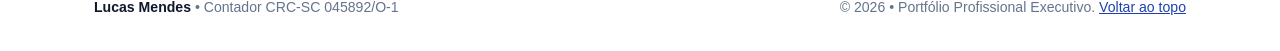
==== commit 653ffc65: "Atualiza conteúdo e melhorias no portfólio" ====
--- a/index.html
+++ b/index.html
@@ -3,35 +3,56 @@
 <head>
   <meta charset="UTF-8">
   <meta name="viewport" content="width=device-width, initial-scale=1.0">
+  <meta name="theme-color" content="#0b192c">
+  <meta name="author" content="Lucas Mendes">
+  <meta name="referrer" content="strict-origin-when-cross-origin">
+
+  <!-- SEGURANÇA: o CSS e o JS ficam em arquivos próprios, então não é preciso 'unsafe-inline' -->
+  <meta http-equiv="Content-Security-Policy" content="default-src 'self'; style-src 'self' https://fonts.googleapis.com; font-src 'self' https://fonts.gstatic.com; img-src 'self' data: https:; script-src 'self'; connect-src 'none'; object-src 'none'; base-uri 'self'; form-action 'self';">
+
+  <title>Lucas Mendes | Contador &amp; Especialista Tributário</title>
   <meta name="description" content="Portfólio Executivo de Lucas Mendes — Contador, Especialista em Planejamento Tributário, Auditoria e Controladoria.">
-  
-  <!-- FAVICON SVG PRÓPRIO (EVITA CACHE DE OUTROS PROJETOS) -->
-  <link rel="icon" href="data:image/svg+xml,<svg xmlns='http://www.w3.org/2000/svg' viewBox='0 0 100 100'><rect width='100' height='100' rx='18' fill='%230b192c'/><text x='50' y='66' font-family='sans-serif' font-weight='bold' font-size='44' fill='white' text-anchor='middle'>LM</text></svg>">
-
-  <!-- META TAGS OPEN GRAPH (OTIMIZAÇÃO PARA REDES SOCIAIS / LINKEDIN / WHATSAPP) -->
-  <meta property="og:type" content="profile">
-  <meta property="og:title" content="Lucas Mendes | Contador & Especialista Tributário (CRC-SC)">
+
+  <!-- TROQUE https://SEU-SITE.com.br/ pelo endereço real do site (use Ctrl+H no VS Code e substitua todas as ocorrências) -->
+  <link rel="canonical" href="https://SEU-SITE.com.br/">
+
+  <!-- ÍCONE DA ABA (SVG próprio, já codificado) -->
+  <link rel="icon" href="data:image/svg+xml,%3Csvg xmlns='http://www.w3.org/2000/svg' viewBox='0 0 100 100'%3E%3Crect width='100' height='100' rx='18' fill='%230b192c'/%3E%3Ctext x='50' y='66' font-family='sans-serif' font-weight='bold' font-size='44' fill='white' text-anchor='middle'%3ELM%3C/text%3E%3C/svg%3E">
+
+  <!-- PRÉVIA AO COMPARTILHAR O LINK (LinkedIn, WhatsApp, Facebook, X) -->
+  <meta property="og:type" content="website">
+  <meta property="og:site_name" content="Lucas Mendes">
+  <meta property="og:locale" content="pt_BR">
+  <meta property="og:title" content="Lucas Mendes | Contador &amp; Especialista Tributário (CRC-SC)">
   <meta property="og:description" content="Controladoria estratégica, compliance fiscal e eficiência tributária. Mais de 8 anos de experiência em Lucro Real, Presumido e Auditoria.">
-  <meta property="og:image" content="https://images.unsplash.com/photo-1560250097-0b93528c311a?auto=format&fit=crop&w=1200&q=80">
-  <meta property="og:locale" content="pt_BR">
+  <meta property="og:url" content="https://SEU-SITE.com.br/">
+  <!-- Troque pela sua foto real (1200x630, JPG, abaixo de 300 KB) com o endereço completo do seu site -->
+  <meta property="og:image" content="https://images.unsplash.com/photo-1560250097-0b93528c311a?auto=format&amp;fit=crop&amp;w=1200&amp;h=630&amp;q=80">
+  <meta property="og:image:alt" content="Lucas Mendes, Contador e Especialista Tributário">
   <meta name="twitter:card" content="summary_large_image">
-  <meta name="twitter:title" content="Lucas Mendes | Contador & Especialista Tributário">
+  <meta name="twitter:title" content="Lucas Mendes | Contador &amp; Especialista Tributário">
   <meta name="twitter:description" content="Controladoria estratégica, compliance fiscal e eficiência tributária.">
-  <meta name="twitter:image" content="https://images.unsplash.com/photo-1560250097-0b93528c311a?auto=format&fit=crop&w=1200&q=80">
-
-  <title>Lucas Mendes | Contador & Especialista Tributário</title>
+  <meta name="twitter:image" content="https://images.unsplash.com/photo-1560250097-0b93528c311a?auto=format&amp;fit=crop&amp;w=1200&amp;h=630&amp;q=80">
+
+  <!-- DADOS ESTRUTURADOS PARA O GOOGLE -->
+  <script type="application/ld+json">
+  {"@context":"https://schema.org","@type":"Person","name":"Lucas Mendes","jobTitle":"Contador e Especialista em Planejamento Tributário","url":"https://SEU-SITE.com.br/","address":{"@type":"PostalAddress","addressLocality":"Florianópolis","addressRegion":"SC","addressCountry":"BR"},"sameAs":["https://www.linkedin.com/in/lucasmendes-crc"]}
+  </script>
+
   <link rel="preconnect" href="https://fonts.googleapis.com">
   <link rel="preconnect" href="https://fonts.gstatic.com" crossorigin>
-  <link href="https://fonts.googleapis.com/css2?family=Inter:wght@300;400;500;600;700&family=Plus+Jakarta+Sans:wght@600;700;800&display=swap" rel="stylesheet">
+  <link href="https://fonts.googleapis.com/css2?family=Inter:wght@300;400;500;600;700&amp;family=Plus+Jakarta+Sans:wght@600;700;800&amp;display=swap" rel="stylesheet">
   <link rel="stylesheet" href="style.css">
   <script src="script.js" defer></script>
 </head>
 <body>
 
+  <a href="#conteudo" class="skip-link">Pular para o conteúdo</a>
+
   <header class="header">
     <div class="container header-inner">
-      <a href="#" class="brand">
-        <span class="brand-monogram">LM</span>
+      <a href="#resumo" class="brand" aria-label="Lucas Mendes, voltar ao início">
+        <span class="brand-monogram" aria-hidden="true">LM</span>
         <div class="brand-text">
           <strong>Lucas Mendes</strong>
           <span>CRC-SC 045892/O-1</span>
@@ -42,23 +63,23 @@
         <a href="#resumo">Perfil Executivo</a>
         <a href="#experiencia">Experiência</a>
         <a href="#competencias">Competências</a>
-        <a href="#cases">Cases & Resultados</a>
+        <a href="#cases">Cases &amp; Resultados</a>
         <a href="#formacao">Formação</a>
         <a href="#contato" class="nav-cta">Entrar em Contato</a>
       </nav>
 
-      <button type="button" class="menu-toggle" id="menuToggle" aria-label="Abrir menu" aria-expanded="false">
+      <button type="button" class="menu-toggle" id="menuToggle" aria-label="Abrir menu" aria-expanded="false" aria-controls="navMenu">
         <span></span><span></span><span></span>
       </button>
     </div>
   </header>
 
-  <main>
+  <main id="conteudo">
     <section class="hero" id="resumo">
       <div class="container hero-grid">
         <div class="hero-content">
           <div class="status-pill">
-            <span class="status-dot"></span> Disponível para posições de Controladoria, Consultoria Tributária e Auditoria
+            <span class="status-dot" aria-hidden="true"></span> Disponível para posições de Controladoria, Consultoria Tributária e Auditoria
           </div>
 
           <h1>Controladoria estratégica, compliance fiscal e eficiência tributária.</h1>
@@ -90,7 +111,8 @@
 
         <div class="hero-profile">
           <div class="profile-frame">
-            <img src="https://images.unsplash.com/photo-1560250097-0b93528c311a?auto=format&fit=crop&w=800&q=80" alt="Lucas Mendes, Contador e Especialista Tributário">
+            <!-- Troque pela sua foto real, por exemplo: image/foto.jpg -->
+            <img src="https://images.unsplash.com/photo-1560250097-0b93528c311a?auto=format&amp;fit=crop&amp;w=800&amp;q=80" alt="Lucas Mendes, Contador e Especialista Tributário" width="800" height="920" fetchpriority="high" decoding="async">
             <div class="profile-badge">
               <strong>Lucas Mendes, CRC-SC</strong>
               <span>Florianópolis, SC • Modelo Híbrido ou Remoto</span>
@@ -104,7 +126,7 @@
       <div class="container">
         <div class="section-head">
           <span class="eyebrow">Trajetória Profissional</span>
-          <h2>Experiência & Realizações</h2>
+          <h2>Experiência &amp; Realizações</h2>
           <p>Histórico progressivo com foco em governança, fechamento contábil e inteligência fiscal.</p>
         </div>
 
@@ -112,7 +134,7 @@
           <article class="exp-card">
             <div class="exp-meta">
               <span class="exp-period">2022 — Atual</span>
-              <span class="exp-company">Vértice Consultoria & Auditoria Corporativa</span>
+              <span class="exp-company">Vértice Consultoria &amp; Auditoria Corporativa</span>
               <span class="exp-location">Florianópolis, SC</span>
             </div>
             <div class="exp-details">
@@ -161,13 +183,13 @@
       <div class="container">
         <div class="section-head">
           <span class="eyebrow">Domínio Técnico</span>
-          <h2>Competências & Stack Contábil</h2>
+          <h2>Competências &amp; Stack Contábil</h2>
           <p>Alinhamento entre profundo conhecimento normativo e domínio de sistemas corporativos.</p>
         </div>
 
         <div class="skills-grid">
           <div class="skill-box">
-            <h3>Normas & Legislação</h3>
+            <h3>Normas &amp; Legislação</h3>
             <ul>
               <li>Normas Brasileiras de Contabilidade (NBC / CPC / IFRS)</li>
               <li>Regimes Tributários: Lucro Real, Lucro Presumido e Simples Nacional</li>
@@ -187,7 +209,7 @@
           </div>
 
           <div class="skill-box">
-            <h3>Sistemas, ERPs & Tecnologia</h3>
+            <h3>Sistemas, ERPs &amp; Tecnologia</h3>
             <div class="tag-cloud">
               <span class="tech-tag">SAP S/4HANA</span>
               <span class="tech-tag">TOTVS Protheus</span>
@@ -206,7 +228,7 @@
       <div class="container">
         <div class="section-head">
           <span class="eyebrow">Resultados Comprovados</span>
-          <h2>Estudos de Caso & Projetos</h2>
+          <h2>Estudos de Caso &amp; Projetos</h2>
           <p>Exemplos práticos de problemas resolvidos e valor gerado para as organizações.</p>
         </div>
 
@@ -223,7 +245,7 @@
 
           <article class="case-card">
             <div>
-              <span class="case-category">Controladoria & BI</span>
+              <span class="case-category">Controladoria &amp; BI</span>
               <h3>Automação de Fechamento e DRE Gerencial</h3>
               <p><strong>Desafio:</strong> Diretoria recebia resultados consolidados apenas no dia 20 do mês seguinte, atrasando decisões de caixa.</p>
               <p><strong>Solução:</strong> Padronização do plano de contas, integração via Power Query e criação de painel executivo automatizado.</p>
@@ -234,7 +256,7 @@
           <article class="case-card">
             <div>
               <span class="case-category">Recuperação de Créditos</span>
-              <h3>Auditoria de Créditos Previdenciários e Fiscais</h3>
+              <h3>Auditoria e Recuperação de Créditos Tributários Federais</h3>
               <p><strong>Desafio:</strong> Pagamento a maior de tributos federais nos últimos 60 meses por parametrização incorreta de NCMs.</p>
               <p><strong>Solução:</strong> Cruzamento eletrônico de arquivos XML de notas fiscais contra as obrigações transmitidas (SPED).</p>
             </div>
@@ -248,7 +270,7 @@
       <div class="container edu-grid">
         <div>
           <span class="eyebrow">Qualificação</span>
-          <h2>Formação & Credenciais</h2>
+          <h2>Formação &amp; Credenciais</h2>
           <p class="edu-intro">Base acadêmica sólida aliada à educação continuada exigida pelo Conselho Federal de Contabilidade (EPC).</p>
         </div>
 
@@ -278,7 +300,7 @@
           </div>
 
           <div class="edu-item">
-            <span class="edu-year">Idiomas & Registros</span>
+            <span class="edu-year">Idiomas &amp; Registros</span>
             <div>
               <h3>CRC-SC Ativo • Inglês Avançado (Leitura técnica e relatórios IFRS)</h3>
               <p>Pontuação regular no Programa de Educação Profissional Continuada (PEPC/CFC)</p>
@@ -296,15 +318,16 @@
             <h2>Disponível para conversas sobre oportunidades e projetos.</h2>
             <p>Caso meu perfil esteja alinhado aos desafios da sua equipe financeira ou escritório, preencha o formulário ao lado ou utilize os canais diretos.</p>
 
+            <!-- Se trocar o telefone, troque em "tel:" e em "wa.me" (o script.js mantém o botão do WhatsApp igual ao telefone) -->
             <ul class="contact-channels">
-              <li><strong>E-mail:</strong> lucas.mendes@contabilidadeexec.com.br</li>
-              <li><strong>Telefone / WhatsApp:</strong> (48) 99999-0000</li>
-              <li><strong>LinkedIn:</strong> linkedin.com/in/lucasmendes-crc</li>
+              <li><strong>E-mail:</strong> <a href="mailto:lucas.mendes@contabilidadeexec.com.br" id="emailLink">lucas.mendes@contabilidadeexec.com.br</a></li>
+              <li><strong>Telefone / WhatsApp:</strong> <a href="tel:+5548999990000" id="phoneLink">(48) 99999-0000</a></li>
+              <li><strong>LinkedIn:</strong> <a href="https://www.linkedin.com/in/lucasmendes-crc" target="_blank" rel="noopener noreferrer">linkedin.com/in/lucasmendes-crc</a></li>
               <li><strong>Localização:</strong> Florianópolis, SC (Híbrido ou Remoto)</li>
             </ul>
 
             <div class="quick-actions">
-              <button type="button" id="whatsappBtn" class="btn btn-accent">WhatsApp Direto</button>
+              <a id="whatsappBtn" class="btn btn-accent" href="https://wa.me/5548999990000?text=Ol%C3%A1%20Lucas%2C%20analisei%20seu%20portf%C3%B3lio%20profissional%20e%20gostaria%20de%20conversar%20sobre%20uma%20oportunidade." target="_blank" rel="noopener noreferrer">WhatsApp Direto</a>
               <button type="button" id="copyEmailBtn" class="btn btn-outline-light">Copiar E-mail</button>
             </div>
             <span class="copy-feedback" id="copyFeedback" role="status" aria-live="polite"></span>
@@ -315,11 +338,11 @@
             <form id="recruiterForm">
               <div class="form-group">
                 <label for="senderName">Nome / Empresa</label>
-                <input type="text" id="senderName" name="name" class="form-control" placeholder="Ex: Mariana Silva — RH Grupo Alfa" required>
+                <input type="text" id="senderName" name="name" class="form-control" placeholder="Ex: Mariana Silva — RH Grupo Alfa" maxlength="80" autocomplete="name" required>
               </div>
               <div class="form-group">
                 <label for="senderEmail">E-mail Corporativo</label>
-                <input type="email" id="senderEmail" name="email" class="form-control" placeholder="mariana@empresa.com.br" required>
+                <input type="email" id="senderEmail" name="email" class="form-control" placeholder="mariana@empresa.com.br" maxlength="100" autocomplete="email" required>
               </div>
               <div class="form-group">
                 <label for="senderSubject">Assunto</label>
@@ -331,11 +354,13 @@
               </div>
               <div class="form-group">
                 <label for="senderMessage">Mensagem</label>
-                <textarea id="senderMessage" name="message" class="form-control" placeholder="Descreva brevemente a oportunidade ou projeto..." required></textarea>
+                <textarea id="senderMessage" name="message" class="form-control" placeholder="Descreva brevemente a oportunidade ou projeto..." maxlength="600" required></textarea>
               </div>
               <button type="submit" class="btn btn-accent full-width" id="submitFormBtn">Enviar Mensagem</button>
               <div class="form-status" id="formStatus" role="status" aria-live="polite"></div>
+              <p class="form-note">Ao enviar, abrimos o seu aplicativo de e-mail com a mensagem pronta. Nenhum dado é armazenado neste site.</p>
             </form>
+            <noscript><p class="form-note">Ative o JavaScript para usar o formulário ou escreva diretamente para o e-mail ao lado.</p></noscript>
           </div>
         </div>
       </div>
@@ -347,7 +372,7 @@
       <div>
         <strong>Lucas Mendes</strong> • Contador CRC-SC 045892/O-1
       </div>
-      <p>© <span id="year">2026</span> • Portfólio Profissional Executivo.</p>
+      <p>© <span id="year">2026</span> • Portfólio Profissional Executivo. <a href="#resumo">Voltar ao topo</a></p>
     </div>
   </footer>
 
--- a/style.css
+++ b/style.css
@@ -13,16 +13,14 @@
   --radius-md: 10px;
   --shadow-sm: 0 4px 12px rgba(15, 23, 42, 0.04);
   --shadow-lg: 0 20px 40px rgba(11, 25, 44, 0.10);
-}
-
-* {
-  margin: 0;
-  padding: 0;
-  box-sizing: border-box;
-}
+  --header-h: 76px;
+}
+
+* { margin: 0; padding: 0; box-sizing: border-box; }
 
 html {
   scroll-behavior: smooth;
+  scroll-padding-top: calc(var(--header-h) + 16px); /* o cabeçalho fixo não cobre o título da seção */
 }
 
 body {
@@ -33,19 +31,30 @@
   -webkit-font-smoothing: antialiased;
 }
 
-h1, h2, h3, strong {
-  color: var(--text-strong);
-}
-
-h1, h2 {
-  font-family: 'Plus Jakarta Sans', 'Inter', sans-serif;
-}
-
-.container {
-  max-width: 1140px;
-  margin: 0 auto;
-  padding: 0 24px;
-}
+h1, h2, h3, strong { color: var(--text-strong); }
+h1, h2 { font-family: 'Plus Jakarta Sans', 'Inter', sans-serif; }
+
+img { max-width: 100%; }
+
+.container { max-width: 1140px; margin: 0 auto; padding: 0 24px; }
+
+/* ACESSIBILIDADE */
+:focus-visible { outline: 2px solid var(--navy-accent); outline-offset: 3px; }
+.contact-panel :focus-visible { outline-color: #93c5fd; }
+
+.skip-link {
+  position: absolute;
+  left: 16px;
+  top: -60px;
+  z-index: 200;
+  background: var(--navy-dark);
+  color: #fff;
+  padding: 10px 16px;
+  border-radius: var(--radius-sm);
+  font-weight: 600;
+  text-decoration: none;
+}
+.skip-link:focus { top: 12px; }
 
 /* HEADER */
 .header {
@@ -53,23 +62,14 @@
   top: 0;
   z-index: 100;
   background: rgba(255, 255, 255, 0.96);
+  -webkit-backdrop-filter: blur(10px);
   backdrop-filter: blur(10px);
   border-bottom: 1px solid var(--border-light);
 }
 
-.header-inner {
-  display: flex;
-  align-items: center;
-  justify-content: space-between;
-  height: 76px;
-}
-
-.brand {
-  display: flex;
-  align-items: center;
-  gap: 12px;
-  text-decoration: none;
-}
+.header-inner { display: flex; align-items: center; justify-content: space-between; height: var(--header-h); }
+
+.brand { display: flex; align-items: center; gap: 12px; text-decoration: none; }
 
 .brand-monogram {
   width: 40px;
@@ -85,82 +85,47 @@
   border-radius: var(--radius-sm);
 }
 
-.brand-text {
-  display: flex;
-  flex-direction: column;
-  line-height: 1.2;
-}
-
-.brand-text strong {
-  font-size: 1.05rem;
-  color: var(--navy-dark);
-}
-
-.brand-text span {
-  font-size: 0.75rem;
-  color: var(--text-muted);
-  font-weight: 500;
-}
-
-.nav {
-  display: flex;
-  align-items: center;
-  gap: 24px;
-}
-
-.nav a {
-  text-decoration: none;
-  color: var(--text-body);
-  font-size: 0.9rem;
-  font-weight: 500;
-  transition: color 0.2s;
-}
-
-.nav a:hover {
-  color: var(--navy-accent);
-}
-
-.nav-cta {
+.brand-text { display: flex; flex-direction: column; line-height: 1.2; }
+.brand-text strong { font-size: 1.05rem; color: var(--navy-dark); }
+.brand-text span { font-size: 0.75rem; color: var(--text-muted); font-weight: 500; }
+
+.nav { display: flex; align-items: center; gap: 24px; }
+
+.nav a { text-decoration: none; color: var(--text-body); font-size: 0.9rem; font-weight: 500; transition: color 0.2s; }
+.nav a:hover { color: var(--navy-accent); }
+.nav a[aria-current="true"]:not(.nav-cta) { color: var(--navy-accent); font-weight: 600; }
+
+.nav a.nav-cta {
   background: var(--navy-dark);
-  color: #fff !important;
+  color: #fff;
   padding: 9px 18px;
   border-radius: var(--radius-sm);
-  font-weight: 600 !important;
-}
-
-.nav-cta:hover {
-  background: var(--navy-primary);
-}
+  font-weight: 600;
+}
+.nav a.nav-cta:hover { background: var(--navy-primary); color: #fff; }
 
 .menu-toggle {
   display: none;
+  width: 44px;
+  height: 44px;
   flex-direction: column;
+  align-items: center;
+  justify-content: center;
   gap: 5px;
   background: none;
-  border: none;
+  border: 1px solid var(--border-light);
+  border-radius: var(--radius-sm);
   cursor: pointer;
-  padding: 4px;
-}
-
-.menu-toggle span {
-  width: 24px;
-  height: 2px;
-  background: var(--navy-dark);
-  display: block;
-}
+}
+
+.menu-toggle span { width: 22px; height: 2px; background: var(--navy-dark); display: block; transition: transform .25s ease, opacity .2s ease; }
+.menu-toggle[aria-expanded="true"] span:nth-child(1) { transform: translateY(7px) rotate(45deg); }
+.menu-toggle[aria-expanded="true"] span:nth-child(2) { opacity: 0; }
+.menu-toggle[aria-expanded="true"] span:nth-child(3) { transform: translateY(-7px) rotate(-45deg); }
 
 /* HERO */
-.hero {
-  padding: 72px 0 84px;
-  border-bottom: 1px solid var(--border-light);
-}
-
-.hero-grid {
-  display: grid;
-  grid-template-columns: 1.25fr 0.75fr;
-  gap: 56px;
-  align-items: center;
-}
+.hero { padding: 72px 0 84px; border-bottom: 1px solid var(--border-light); }
+.hero-grid { display: grid; grid-template-columns: 1.25fr 0.75fr; gap: 56px; align-items: center; }
 
 .status-pill {
   display: inline-flex;
@@ -171,39 +136,17 @@
   color: var(--navy-dark);
   font-size: 0.8rem;
   font-weight: 600;
-  padding: 6px 14px;
-  border-radius: 30px;
+  line-height: 1.4;
+  padding: 8px 14px;
+  border-radius: 20px;
   margin-bottom: 20px;
 }
 
-.status-dot {
-  width: 8px;
-  height: 8px;
-  border-radius: 50%;
-  background: #16a34a;
-}
-
-.hero-content h1 {
-  font-size: 2.65rem;
-  line-height: 1.18;
-  letter-spacing: -0.03em;
-  margin-bottom: 20px;
-  color: var(--navy-dark);
-}
-
-.hero-lead {
-  font-size: 1.05rem;
-  color: var(--text-body);
-  margin-bottom: 32px;
-  max-width: 620px;
-}
-
-.hero-actions {
-  display: flex;
-  flex-wrap: wrap;
-  gap: 14px;
-  margin-bottom: 44px;
-}
+.status-dot { flex-shrink: 0; width: 8px; height: 8px; border-radius: 50%; background: #16a34a; }
+
+.hero-content h1 { font-size: 2.65rem; line-height: 1.18; letter-spacing: -0.03em; margin-bottom: 20px; color: var(--navy-dark); }
+.hero-lead { font-size: 1.05rem; color: var(--text-body); margin-bottom: 32px; max-width: 620px; }
+.hero-actions { display: flex; flex-wrap: wrap; gap: 14px; margin-bottom: 44px; }
 
 .btn {
   display: inline-flex;
@@ -211,6 +154,7 @@
   justify-content: center;
   padding: 13px 24px;
   border-radius: var(--radius-sm);
+  font-family: inherit;
   font-size: 0.92rem;
   font-weight: 600;
   text-decoration: none;
@@ -219,49 +163,15 @@
   transition: all 0.2s;
 }
 
-.btn-primary {
-  background: var(--navy-dark);
-  color: #fff;
-}
-
-.btn-primary:hover {
-  background: var(--navy-primary);
-}
-
-.btn-secondary {
-  background: #fff;
-  color: var(--navy-dark);
-  border-color: var(--border-light);
-}
-
-.btn-secondary:hover {
-  border-color: var(--navy-dark);
-  background: var(--bg-subtle);
-}
+.btn-primary { background: var(--navy-dark); color: #fff; }
+.btn-primary:hover { background: var(--navy-primary); }
+.btn-secondary { background: #fff; color: var(--navy-dark); border-color: var(--border-light); }
+.btn-secondary:hover { border-color: var(--navy-dark); background: var(--bg-subtle); }
 
 /* KPIs */
-.kpi-grid {
-  display: grid;
-  grid-template-columns: repeat(3, 1fr);
-  gap: 20px;
-  padding-top: 28px;
-  border-top: 1px solid var(--border-light);
-}
-
-.kpi-card strong {
-  display: block;
-  font-family: 'Plus Jakarta Sans', sans-serif;
-  font-size: 1.45rem;
-  color: var(--navy-dark);
-  margin-bottom: 4px;
-}
-
-.kpi-card span {
-  display: block;
-  font-size: 0.82rem;
-  color: var(--text-muted);
-  line-height: 1.4;
-}
+.kpi-grid { display: grid; grid-template-columns: repeat(3, 1fr); gap: 20px; padding-top: 28px; border-top: 1px solid var(--border-light); }
+.kpi-card strong { display: block; font-family: 'Plus Jakarta Sans', sans-serif; font-size: 1.45rem; color: var(--navy-dark); margin-bottom: 4px; }
+.kpi-card span { display: block; font-size: 0.82rem; color: var(--text-muted); line-height: 1.4; }
 
 /* FOTO PERFIL */
 .profile-frame {
@@ -273,44 +183,16 @@
   background: #e2e8f0;
 }
 
-.profile-frame img {
-  width: 100%;
-  display: block;
-  object-fit: cover;
-  object-position: top center;
-  aspect-ratio: 4 / 4.6;
-}
-
-.profile-badge {
-  background: var(--navy-dark);
-  color: #fff;
-  padding: 16px 20px;
-}
-
-.profile-badge strong {
-  display: block;
-  color: #fff;
-  font-size: 0.95rem;
-}
-
-.profile-badge span {
-  font-size: 0.8rem;
-  color: #cbd5e1;
-}
+.profile-frame img { width: 100%; height: auto; display: block; object-fit: cover; object-position: top center; aspect-ratio: 4 / 4.6; }
+
+.profile-badge { background: var(--navy-dark); color: #fff; padding: 16px 20px; }
+.profile-badge strong { display: block; color: #fff; font-size: 0.95rem; }
+.profile-badge span { font-size: 0.8rem; color: #cbd5e1; }
 
 /* SEÇÕES */
-.section {
-  padding: 84px 0;
-}
-
-.bg-subtle {
-  background-color: var(--bg-subtle);
-}
-
-.section-head {
-  max-width: 680px;
-  margin-bottom: 48px;
-}
+.section { padding: 84px 0; }
+.bg-subtle { background-color: var(--bg-subtle); }
+.section-head { max-width: 680px; margin-bottom: 48px; }
 
 .eyebrow {
   display: inline-block;
@@ -321,30 +203,14 @@
   color: var(--gold-accent);
   margin-bottom: 8px;
 }
-
-.eyebrow.light {
-  color: #fbbf24;
-}
+.eyebrow.light { color: #fbbf24; }
 
 .section-head h2,
-.edu-grid h2 {
-  font-size: 2.05rem;
-  letter-spacing: -0.02em;
-  color: var(--navy-dark);
-  margin-bottom: 10px;
-}
-
-.section-head p {
-  color: var(--text-muted);
-  font-size: 1rem;
-}
+.edu-grid h2 { font-size: 2.05rem; letter-spacing: -0.02em; color: var(--navy-dark); margin-bottom: 10px; }
+.section-head p { color: var(--text-muted); font-size: 1rem; }
 
 /* EXPERIÊNCIA */
-.experience-list {
-  display: flex;
-  flex-direction: column;
-  gap: 24px;
-}
+.experience-list { display: flex; flex-direction: column; gap: 24px; }
 
 .exp-card {
   background: #fff;
@@ -357,124 +223,30 @@
   box-shadow: var(--shadow-sm);
 }
 
-.exp-meta {
-  display: flex;
-  flex-direction: column;
-  gap: 4px;
-  border-right: 1px solid var(--border-light);
-  padding-right: 20px;
-}
-
-.exp-period {
-  font-size: 0.82rem;
-  font-weight: 700;
-  color: var(--navy-accent);
-  text-transform: uppercase;
-  letter-spacing: 0.5px;
-}
-
-.exp-company {
-  font-weight: 600;
-  color: var(--text-strong);
-  font-size: 0.95rem;
-  margin-top: 4px;
-}
-
-.exp-location {
-  font-size: 0.82rem;
-  color: var(--text-muted);
-}
-
-.exp-details h3 {
-  font-size: 1.2rem;
-  color: var(--navy-dark);
-  margin-bottom: 10px;
-}
-
-.exp-details p {
-  font-size: 0.95rem;
-  margin-bottom: 14px;
-}
-
-.achievement-list {
-  padding-left: 18px;
-  display: flex;
-  flex-direction: column;
-  gap: 8px;
-}
-
-.achievement-list li {
-  font-size: 0.9rem;
-  color: var(--text-body);
-}
+.exp-meta { display: flex; flex-direction: column; gap: 4px; border-right: 1px solid var(--border-light); padding-right: 20px; }
+.exp-period { font-size: 0.82rem; font-weight: 700; color: var(--navy-accent); text-transform: uppercase; letter-spacing: 0.5px; }
+.exp-company { font-weight: 600; color: var(--text-strong); font-size: 0.95rem; margin-top: 4px; }
+.exp-location { font-size: 0.82rem; color: var(--text-muted); }
+
+.exp-details h3 { font-size: 1.2rem; color: var(--navy-dark); margin-bottom: 10px; }
+.exp-details p { font-size: 0.95rem; margin-bottom: 14px; }
+
+.achievement-list { padding-left: 18px; display: flex; flex-direction: column; gap: 8px; }
+.achievement-list li { font-size: 0.9rem; color: var(--text-body); }
 
 /* COMPETÊNCIAS */
-.skills-grid {
-  display: grid;
-  grid-template-columns: repeat(3, 1fr);
-  gap: 24px;
-}
-
-.skill-box {
-  background: #fff;
-  border: 1px solid var(--border-light);
-  border-radius: var(--radius-md);
-  padding: 28px;
-}
-
-.skill-box h3 {
-  font-size: 1.08rem;
-  padding-bottom: 12px;
-  margin-bottom: 16px;
-  border-bottom: 2px solid var(--navy-dark);
-}
-
-.skill-box ul {
-  list-style: none;
-  display: flex;
-  flex-direction: column;
-  gap: 10px;
-}
-
-.skill-box li {
-  font-size: 0.9rem;
-  padding-left: 14px;
-  position: relative;
-}
-
-.skill-box li::before {
-  content: '';
-  position: absolute;
-  left: 0;
-  top: 9px;
-  width: 5px;
-  height: 5px;
-  background: var(--gold-accent);
-  border-radius: 50%;
-}
-
-.tag-cloud {
-  display: flex;
-  flex-wrap: wrap;
-  gap: 8px;
-}
-
-.tech-tag {
-  background: var(--bg-subtle);
-  border: 1px solid var(--border-light);
-  color: var(--navy-dark);
-  font-size: 0.82rem;
-  font-weight: 600;
-  padding: 6px 12px;
-  border-radius: var(--radius-sm);
-}
+.skills-grid { display: grid; grid-template-columns: repeat(3, 1fr); gap: 24px; }
+.skill-box { background: #fff; border: 1px solid var(--border-light); border-radius: var(--radius-md); padding: 28px; }
+.skill-box h3 { font-size: 1.08rem; padding-bottom: 12px; margin-bottom: 16px; border-bottom: 2px solid var(--navy-dark); }
+.skill-box ul { list-style: none; display: flex; flex-direction: column; gap: 10px; }
+.skill-box li { font-size: 0.9rem; padding-left: 14px; position: relative; }
+.skill-box li::before { content: ''; position: absolute; left: 0; top: 9px; width: 5px; height: 5px; background: var(--gold-accent); border-radius: 50%; }
+
+.tag-cloud { display: flex; flex-wrap: wrap; gap: 8px; }
+.tech-tag { background: var(--bg-subtle); border: 1px solid var(--border-light); color: var(--navy-dark); font-size: 0.82rem; font-weight: 600; padding: 6px 12px; border-radius: var(--radius-sm); }
 
 /* CASES */
-.cases-grid {
-  display: grid;
-  grid-template-columns: repeat(3, 1fr);
-  gap: 24px;
-}
+.cases-grid { display: grid; grid-template-columns: repeat(3, 1fr); gap: 24px; }
 
 .case-card {
   background: #fff;
@@ -487,26 +259,9 @@
   box-shadow: var(--shadow-sm);
 }
 
-.case-category {
-  font-size: 0.75rem;
-  font-weight: 700;
-  text-transform: uppercase;
-  letter-spacing: 0.8px;
-  color: var(--navy-accent);
-  margin-bottom: 10px;
-  display: block;
-}
-
-.case-card h3 {
-  font-size: 1.12rem;
-  margin-bottom: 14px;
-  line-height: 1.35;
-}
-
-.case-card p {
-  font-size: 0.88rem;
-  margin-bottom: 10px;
-}
+.case-category { font-size: 0.75rem; font-weight: 700; text-transform: uppercase; letter-spacing: 0.8px; color: var(--navy-accent); margin-bottom: 10px; display: block; }
+.case-card h3 { font-size: 1.12rem; margin-bottom: 14px; line-height: 1.35; }
+.case-card p { font-size: 0.88rem; margin-bottom: 10px; }
 
 .case-result {
   margin-top: 16px;
@@ -520,55 +275,17 @@
 }
 
 /* FORMAÇÃO */
-.edu-grid {
-  display: grid;
-  grid-template-columns: 0.85fr 1.15fr;
-  gap: 48px;
-}
-
-.edu-intro {
-  color: var(--text-muted);
-}
-
-.edu-list {
-  display: flex;
-  flex-direction: column;
-  gap: 20px;
-}
-
-.edu-item {
-  display: grid;
-  grid-template-columns: 140px 1fr;
-  gap: 20px;
-  padding-bottom: 20px;
-  border-bottom: 1px solid var(--border-light);
-}
-
-.edu-item:last-child {
-  border-bottom: none;
-  padding-bottom: 0;
-}
-
-.edu-year {
-  font-size: 0.85rem;
-  font-weight: 700;
-  color: var(--navy-accent);
-}
-
-.edu-item h3 {
-  font-size: 1.02rem;
-  margin-bottom: 4px;
-}
-
-.edu-item p {
-  font-size: 0.88rem;
-  color: var(--text-muted);
-}
+.edu-grid { display: grid; grid-template-columns: 0.85fr 1.15fr; gap: 48px; }
+.edu-intro { color: var(--text-muted); }
+.edu-list { display: flex; flex-direction: column; gap: 20px; }
+.edu-item { display: grid; grid-template-columns: 140px 1fr; gap: 20px; padding-bottom: 20px; border-bottom: 1px solid var(--border-light); }
+.edu-item:last-child { border-bottom: none; padding-bottom: 0; }
+.edu-year { font-size: 0.85rem; font-weight: 700; color: var(--navy-accent); }
+.edu-item h3 { font-size: 1.02rem; margin-bottom: 4px; }
+.edu-item p { font-size: 0.88rem; color: var(--text-muted); }
 
 /* CONTATO E FORMULÁRIO */
-.contact-wrapper {
-  padding-top: 24px;
-}
+.contact-wrapper { padding-top: 24px; }
 
 .contact-panel {
   background: var(--navy-dark);
@@ -581,91 +298,29 @@
   align-items: start;
 }
 
-.contact-info h2 {
-  color: #fff;
-  font-size: 1.9rem;
-  margin-bottom: 14px;
-  line-height: 1.25;
-}
-
-.contact-info p {
-  color: #cbd5e1;
-  margin-bottom: 24px;
-}
-
-.contact-channels {
-  list-style: none;
-  display: flex;
-  flex-direction: column;
-  gap: 10px;
-  font-size: 0.9rem;
-  color: #e2e8f0;
-  margin-bottom: 28px;
-}
-
-.contact-channels strong {
-  color: #fff;
-}
-
-.quick-actions {
-  display: flex;
-  flex-wrap: wrap;
-  gap: 12px;
-}
-
-.btn-accent {
-  background: #ffffff;
-  color: var(--navy-dark);
-}
-
-.btn-accent:hover {
-  background: #f1f5f9;
-}
-
-.btn-outline-light {
-  background: transparent;
-  color: #fff;
-  border-color: rgba(255, 255, 255, 0.3);
-}
-
-.btn-outline-light:hover {
-  border-color: #fff;
-  background: rgba(255, 255, 255, 0.08);
-}
-
-.copy-feedback {
-  display: block;
-  font-size: 0.82rem;
-  color: #86efac;
-  margin-top: 10px;
-  min-height: 20px;
-}
-
-/* FORMULÁRIO INTEGRADO */
-.contact-form-card {
-  background: rgba(255, 255, 255, 0.05);
-  border: 1px solid rgba(255, 255, 255, 0.12);
-  border-radius: var(--radius-md);
-  padding: 28px;
-}
-
-.contact-form-card h3 {
-  color: #fff;
-  font-size: 1.15rem;
-  margin-bottom: 18px;
-}
-
-.form-group {
-  margin-bottom: 16px;
-}
-
-.form-group label {
-  display: block;
-  font-size: 0.82rem;
-  font-weight: 500;
-  color: #cbd5e1;
-  margin-bottom: 6px;
-}
+.contact-info h2 { color: #fff; font-size: 1.9rem; margin-bottom: 14px; line-height: 1.25; }
+.contact-info p { color: #cbd5e1; margin-bottom: 24px; }
+
+.contact-channels { list-style: none; display: flex; flex-direction: column; gap: 10px; font-size: 0.9rem; color: #e2e8f0; margin-bottom: 28px; }
+.contact-channels strong { color: #fff; }
+.contact-channels a { color: #fff; text-decoration: underline; text-underline-offset: 3px; word-break: break-word; }
+.contact-channels a:hover { color: #bfdbfe; }
+
+.quick-actions { display: flex; flex-wrap: wrap; gap: 12px; }
+
+.btn-accent { background: #ffffff; color: var(--navy-dark); }
+.btn-accent:hover { background: #f1f5f9; }
+.btn-accent:disabled { opacity: .6; cursor: not-allowed; }
+.btn-outline-light { background: transparent; color: #fff; border-color: rgba(255, 255, 255, 0.3); }
+.btn-outline-light:hover { border-color: #fff; background: rgba(255, 255, 255, 0.08); }
+
+.copy-feedback { display: block; font-size: 0.82rem; color: #86efac; margin-top: 10px; min-height: 20px; }
+
+.contact-form-card { background: rgba(255, 255, 255, 0.05); border: 1px solid rgba(255, 255, 255, 0.12); border-radius: var(--radius-md); padding: 28px; }
+.contact-form-card h3 { color: #fff; font-size: 1.15rem; margin-bottom: 18px; }
+
+.form-group { margin-bottom: 16px; }
+.form-group label { display: block; font-size: 0.82rem; font-weight: 500; color: #cbd5e1; margin-bottom: 6px; }
 
 .form-control {
   width: 100%;
@@ -676,142 +331,133 @@
   color: #fff;
   font-family: inherit;
   font-size: 0.92rem;
-  transition: border-color 0.2s;
-}
-
-.form-control::placeholder {
-  color: #64748b;
-}
-
-.form-control:focus {
-  outline: none;
-  border-color: #60a5fa;
-}
-
-textarea.form-control {
-  resize: vertical;
-  min-height: 100px;
-}
-
-.full-width {
-  width: 100%;
-}
-
-.form-status {
-  margin-top: 12px;
-  font-size: 0.85rem;
-  text-align: center;
-  min-height: 20px;
-  color: #86efac;
-}
+  transition: border-color 0.2s, box-shadow 0.2s;
+}
+
+.form-control::placeholder { color: #94a3b8; }
+.form-control:focus { outline: none; border-color: #60a5fa; box-shadow: 0 0 0 3px rgba(96, 165, 250, 0.35); }
+select.form-control option { color: #0f172a; background: #fff; }
+textarea.form-control { resize: vertical; min-height: 100px; }
+
+.full-width { width: 100%; }
+.form-status { margin-top: 12px; font-size: 0.85rem; text-align: center; min-height: 20px; color: #86efac; }
+.form-note { margin-top: 12px; font-size: 0.78rem; line-height: 1.5; color: #cbd5e1; text-align: center; }
 
 /* FOOTER */
-.footer {
-  border-top: 1px solid var(--border-light);
-  padding: 32px 0;
-  font-size: 0.88rem;
-  color: var(--text-muted);
-}
-
-.footer-inner {
-  display: flex;
-  justify-content: space-between;
-  align-items: center;
-  flex-wrap: wrap;
-  gap: 12px;
-}
-
+.footer { border-top: 1px solid var(--border-light); padding: 32px 0; font-size: 0.88rem; color: var(--text-muted); }
+.footer-inner { display: flex; justify-content: space-between; align-items: center; flex-wrap: wrap; gap: 12px; }
+.footer a { color: var(--navy-accent); }
+
+/* PÁGINA NÃO ENCONTRADA (404.html) */
+.notfound { min-height: 60vh; display: flex; flex-direction: column; align-items: center; justify-content: center; text-align: center; padding: 80px 24px; }
+.notfound .eyebrow { margin-bottom: 4px; }
+.notfound h1 { font-size: 2.4rem; color: var(--navy-dark); margin-bottom: 10px; }
+.notfound p { color: var(--text-muted); margin-bottom: 24px; }
+
+/* TABLET E CELULAR: o menu vira botão antes de o texto ficar apertado */
 @media (max-width: 960px) {
   .hero-grid,
   .skills-grid,
   .cases-grid,
   .edu-grid,
-  .contact-panel {
-    grid-template-columns: 1fr;
-  }
-
-  .exp-card {
-    grid-template-columns: 1fr;
-    gap: 16px;
-  }
-
-  .exp-meta {
-    border-right: none;
-    border-bottom: 1px solid var(--border-light);
-    padding-right: 0;
-    padding-bottom: 12px;
-  }
-
-  .hero-profile {
-    max-width: 420px;
-  }
-}
-
-@media (max-width: 768px) {
-  .hero-content h1 {
-    font-size: 2.05rem;
-  }
-
-  .kpi-grid,
-  .edu-item {
-    grid-template-columns: 1fr;
-    gap: 12px;
-  }
-
-  .menu-toggle {
-    display: flex;
-  }
+  .contact-panel { grid-template-columns: 1fr; }
+
+  .exp-card { grid-template-columns: 1fr; gap: 16px; }
+  .exp-meta { border-right: none; border-bottom: 1px solid var(--border-light); padding-right: 0; padding-bottom: 12px; }
+  .hero-profile { max-width: 420px; }
+
+  .menu-toggle { display: flex; }
 
   .nav {
     display: none;
     position: absolute;
-    top: 76px;
+    top: 100%;
     left: 0;
     right: 0;
+    flex-direction: column;
+    align-items: stretch;
+    gap: 0;
+    padding: 8px 24px 20px;
     background: #fff;
-    flex-direction: column;
-    align-items: flex-start;
-    padding: 24px;
     border-bottom: 1px solid var(--border-light);
+    box-shadow: 0 14px 24px rgba(15, 23, 42, 0.08);
+    max-height: calc(100vh - var(--header-h));
+    overflow-y: auto;
   }
 
-  .nav.active {
-    display: flex;
-  }
-
-  .contact-panel {
-    padding: 32px 24px;
-  }
-}
+  .nav.active { display: flex; }
+  .nav a { padding: 14px 0; font-size: 0.95rem; border-bottom: 1px solid var(--border-light); }
+  .nav a.nav-cta { margin-top: 14px; padding: 13px 18px; text-align: center; border-bottom: none; }
+}
+
+@media (max-width: 768px) {
+  .hero { padding: 48px 0 56px; }
+  .section { padding: 64px 0; }
+  .hero-content h1 { font-size: 2.05rem; }
+  .kpi-grid,
+  .edu-item { grid-template-columns: 1fr; gap: 12px; }
+  .exp-card { padding: 24px; }
+  .contact-panel { padding: 32px 24px; }
+}
+
+@media (max-width: 420px) {
+  .container { padding: 0 18px; }
+  .brand-text span { font-size: 0.7rem; }
+  .hero-actions .btn { width: 100%; }
+  .quick-actions .btn { width: 100%; }
+}
+
+@media (prefers-reduced-motion: reduce) {
+  html { scroll-behavior: auto; }
+  .menu-toggle span, .btn, .form-control { transition: none; }
+}
+
+/* IMPRESSÃO / SALVAR EM PDF: currículo compacto, sem botões nem formulário */
+@page { margin: 14mm; }
 
 @media print {
+  .skip-link,
   .header,
+  .status-pill,
   .hero-actions,
   .quick-actions,
-  .contact-form-card {
-    display: none !important;
-  }
-
-  body {
-    font-size: 11pt;
-  }
-
-  .section,
-  .hero {
-    padding: 24px 0;
-  }
-
-  .contact-panel {
-    background: #f8fafc;
-    color: #0f172a;
-    border: 1px solid #cbd5e1;
-    grid-template-columns: 1fr;
-  }
-
-  .contact-info h2,
-  .contact-info p,
-  .contact-channels,
-  .contact-channels strong {
-    color: #0f172a;
-  }
+  .contact-form-card,
+  .copy-feedback,
+  .footer a { display: none !important; }
+
+  body { font-size: 10.5pt; line-height: 1.5; color: #000; background: #fff; }
+  .section, .hero { padding: 12px 0; border: 0; }
+  .section-head { break-inside: avoid; break-after: avoid; }
+  .eyebrow, .section-head h2, .edu-grid h2 { break-after: avoid; }
+  .experience-list { gap: 10px; }
+  .exp-details p { margin-bottom: 8px; }
+  .achievement-list { gap: 4px; }
+  .skills-grid, .cases-grid { break-inside: avoid; }
+  .bg-subtle { background: #fff; }
+  .container { max-width: none; padding: 0; }
+
+  .hero-grid { grid-template-columns: 1fr 150px; gap: 24px; }
+  .hero-content h1 { font-size: 20pt; margin-bottom: 10px; }
+  .hero-lead { margin-bottom: 14px; }
+  .kpi-grid { grid-template-columns: repeat(3, 1fr); gap: 12px; padding-top: 14px; }
+  .profile-frame { box-shadow: none; }
+
+  .section-head { margin-bottom: 12px; }
+  .section-head h2, .edu-grid h2 { font-size: 15pt; }
+
+  .exp-card, .case-card, .skill-box, .edu-item, .profile-frame { break-inside: avoid; box-shadow: none; }
+  .exp-card { grid-template-columns: 180px 1fr; gap: 20px; padding: 16px; }
+  .exp-meta { border-right: 1px solid var(--border-light); border-bottom: 0; padding-right: 14px; padding-bottom: 0; }
+
+  .skills-grid, .cases-grid { grid-template-columns: repeat(3, 1fr); gap: 12px; }
+  .skill-box, .case-card { padding: 14px; }
+  .edu-grid { grid-template-columns: 1fr; gap: 16px; }
+  .edu-item { grid-template-columns: 120px 1fr; gap: 14px; }
+
+  .contact-panel { display: block; background: #fff; color: #0f172a; border: 1px solid #cbd5e1; padding: 18px; }
+  .contact-info h2, .contact-info p, .contact-channels, .contact-channels strong, .contact-channels a { color: #0f172a; }
+  .eyebrow.light { color: var(--gold-accent); }
+  .contact-info h2 { font-size: 14pt; }
+
+  .profile-badge, .case-result, .brand-monogram { -webkit-print-color-adjust: exact; print-color-adjust: exact; }
 }
